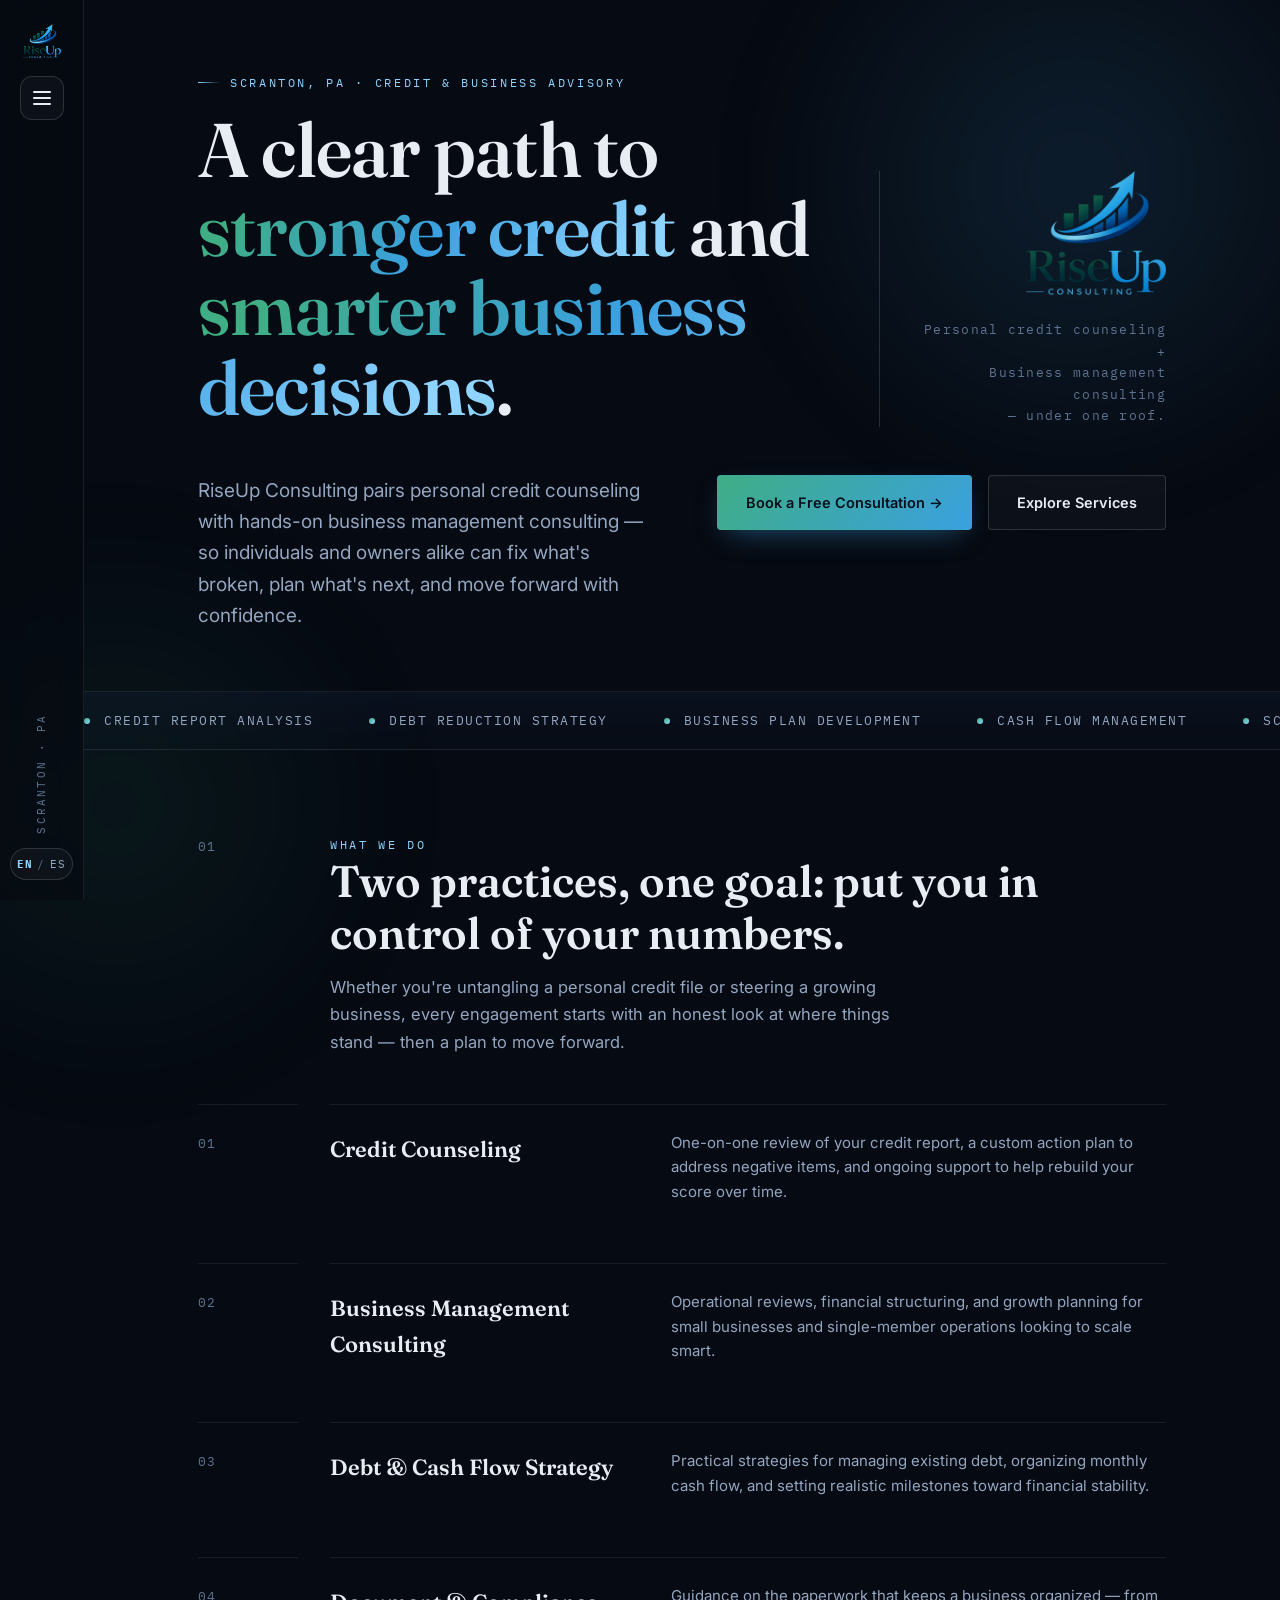
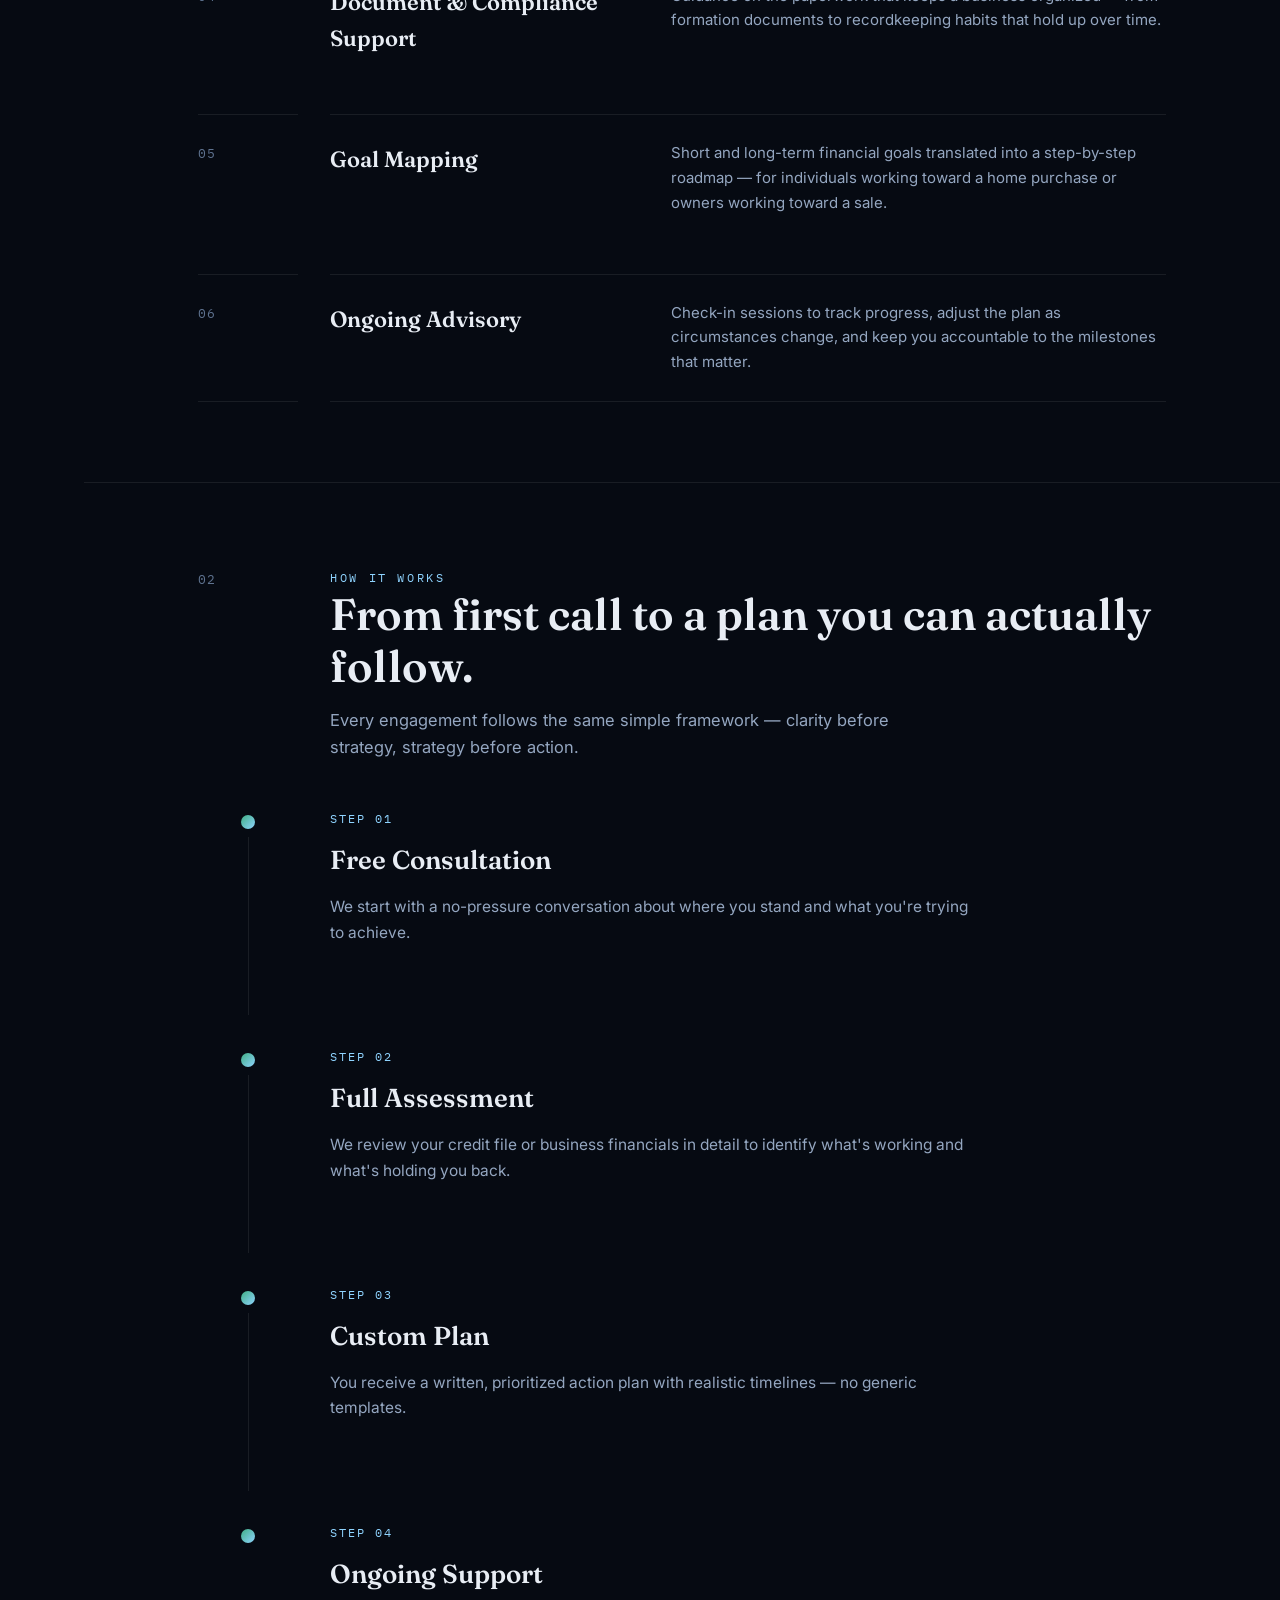
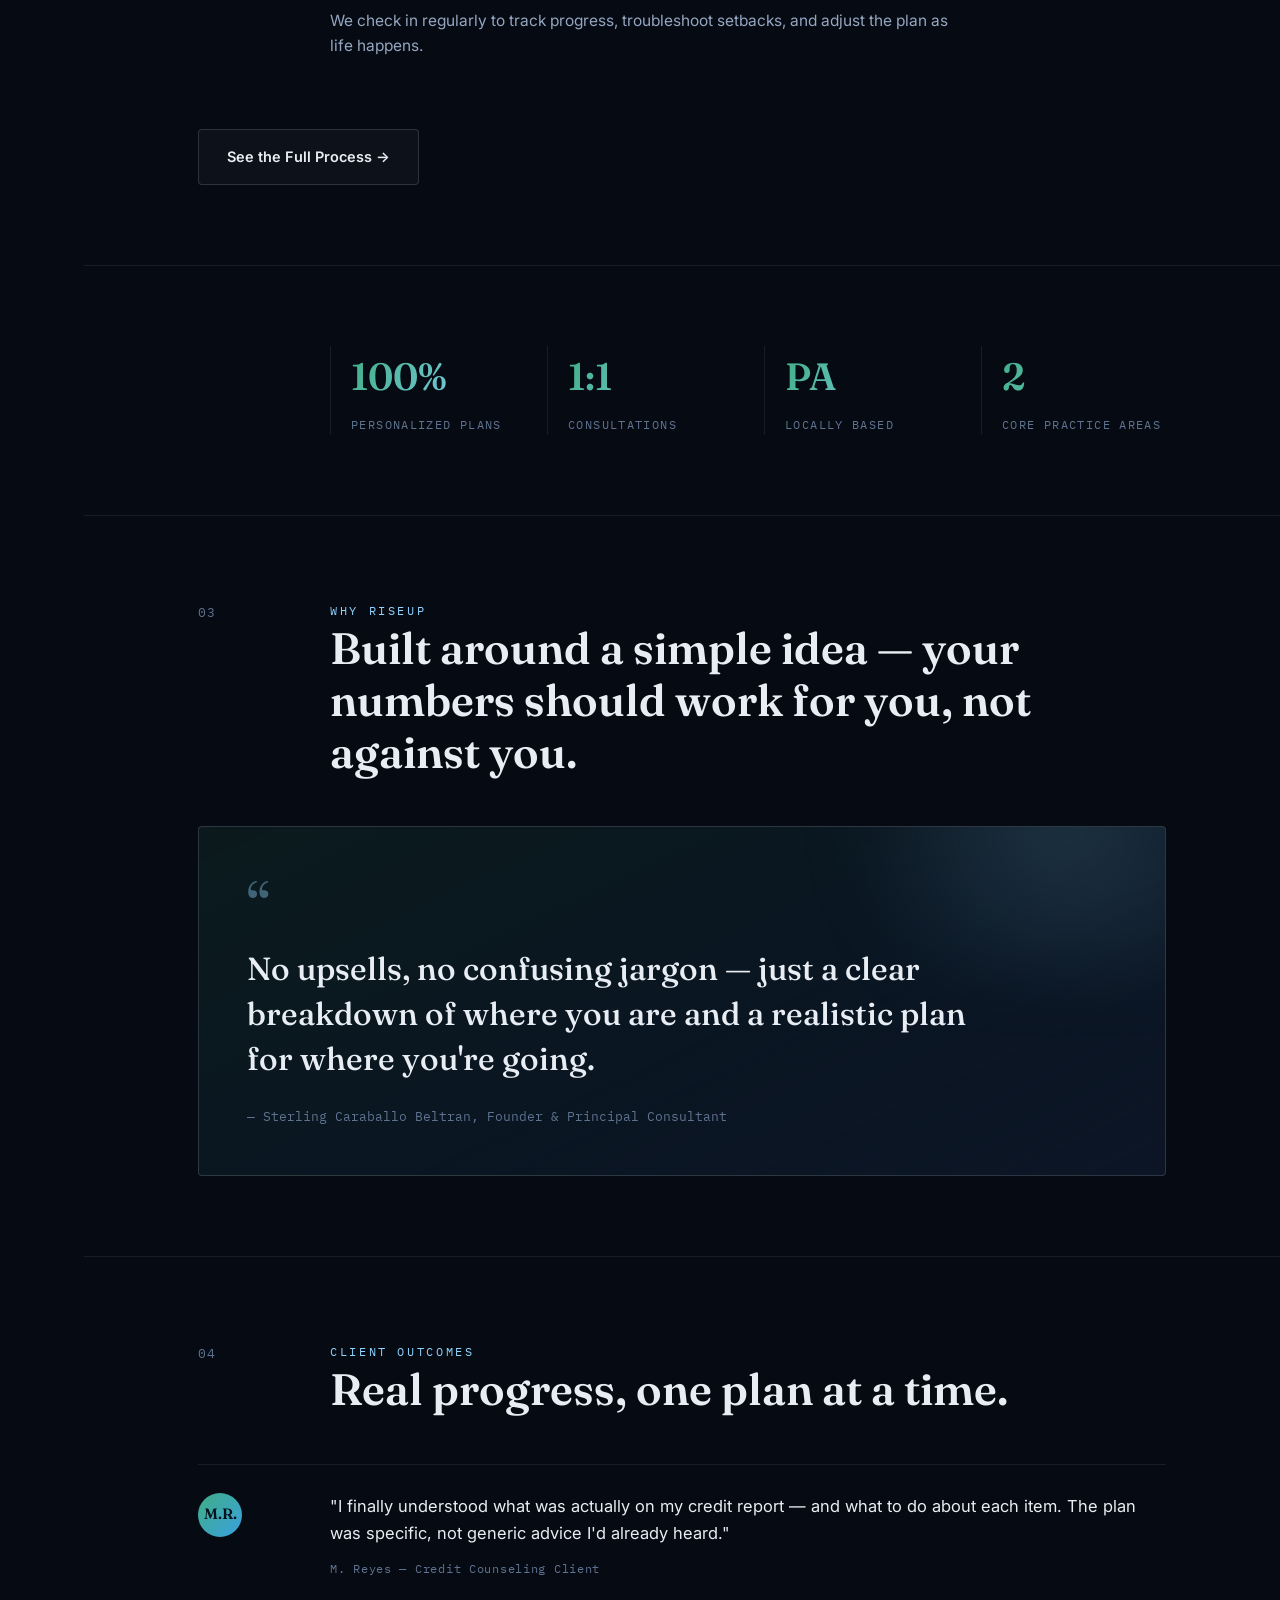
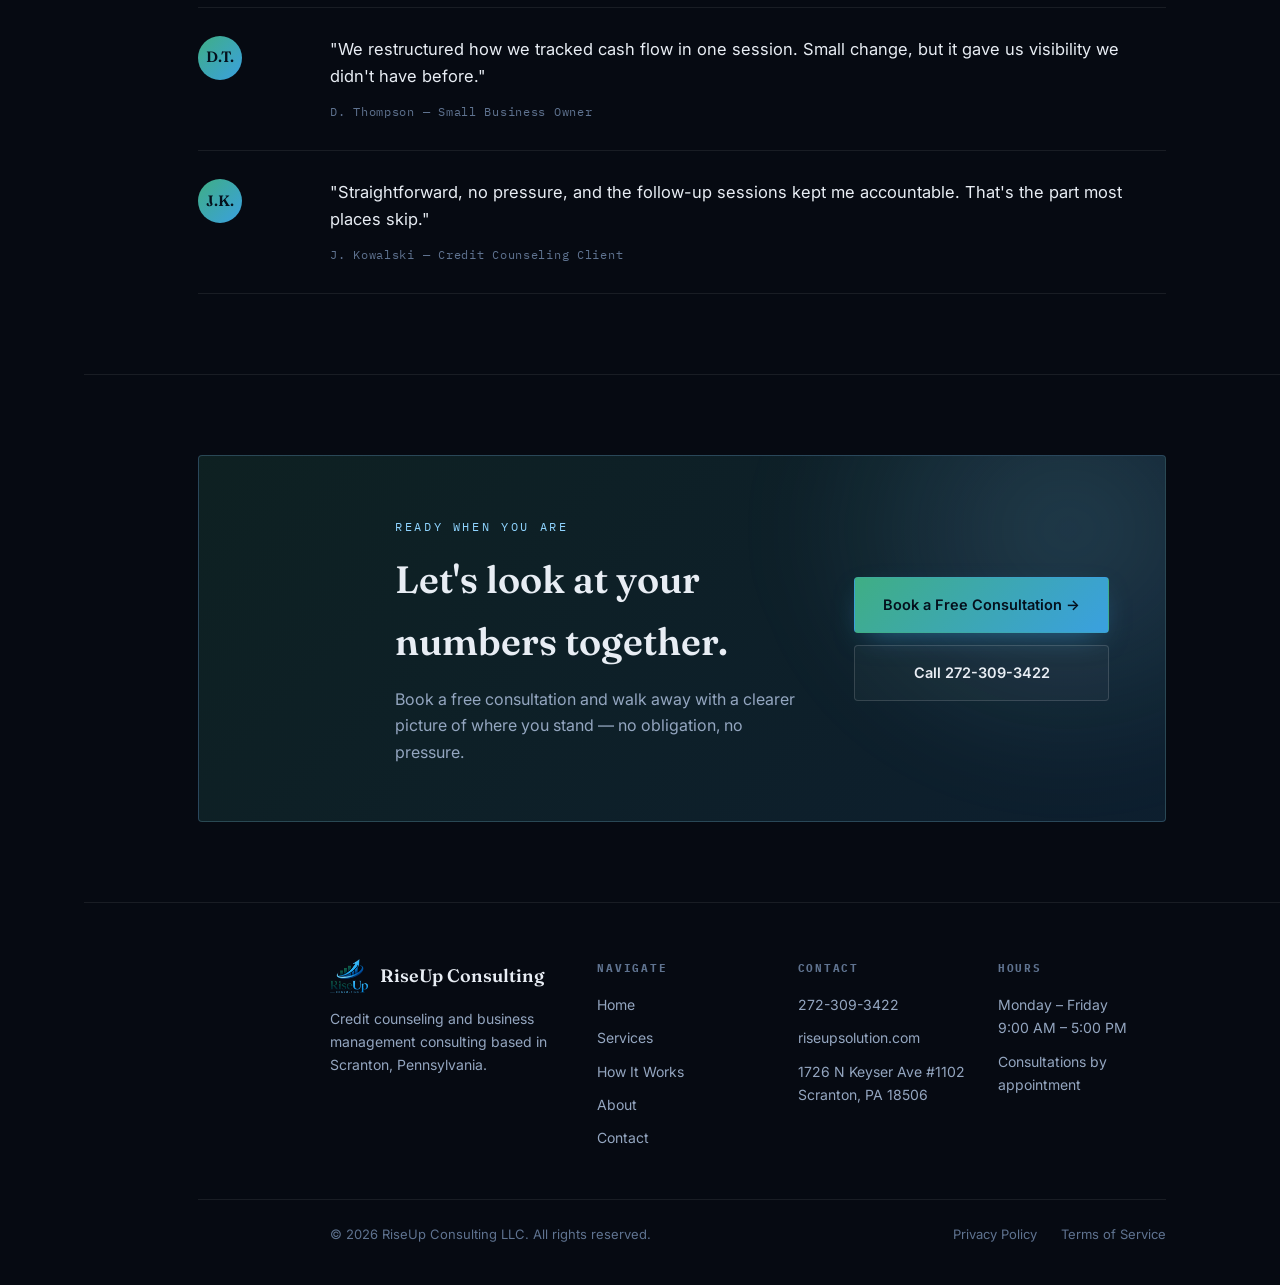
==== index.html @ 9108b045 "Add files via upload" ====
<!DOCTYPE html>
<html lang="en" data-lang="en">
<head>
  <meta charset="UTF-8" />
  <meta name="viewport" content="width=device-width, initial-scale=1.0" />
  <title>RiseUp Consulting | Credit Counseling & Business Management Consulting</title>
  <meta name="description" content="RiseUp Consulting provides credit counseling and business management consulting services based in Scranton, PA. Rebuild credit, restructure operations, and rise with a plan." />
  <link rel="preconnect" href="https://fonts.googleapis.com">
  <link rel="preconnect" href="https://fonts.gstatic.com" crossorigin>
  <link href="https://fonts.googleapis.com/css2?family=Fraunces:opsz,wght@9..144,500;9..144,600;9..144,700&family=Inter:wght@400;500;600;700&family=IBM+Plex+Mono:wght@400;500&display=swap" rel="stylesheet">
  <link rel="stylesheet" href="assets/styles.css" />
</head>
<body>

  <!-- ===== DESKTOP LEFT RAIL ===== -->
  <nav class="rail">
    <div class="rail-top">
      <a href="index.html" class="rail-logo"><img src="assets/logo.png" alt="RiseUp Consulting" /></a>
      <button class="rail-menu-btn" data-drawer-open aria-label="Open menu">
        <span></span><span></span><span></span>
      </button>
    </div>
    <div class="rail-bottom">
      <span class="rail-vertical-label">Scranton · PA</span>
      <button class="rail-lang" data-lang-toggle data-current="en" aria-label="Toggle language">
        <span class="lang-en">EN</span><span class="lang-pipe">/</span><span class="lang-es">ES</span>
      </button>
    </div>
  </nav>

  <!-- ===== MOBILE TOP BAR ===== -->
  <div class="mobile-bar">
    <a href="index.html" class="mobile-bar-brand">
      <img src="assets/logo.png" alt="RiseUp Consulting" />
      <span class="mobile-bar-brand-text">Rise<span class="accent" style="color:var(--blue-light);">Up</span></span>
    </a>
    <div class="mobile-bar-actions">
      <button class="mobile-lang" data-lang-toggle data-current="en" aria-label="Toggle language">
        <span class="lang-en">EN</span><span class="lang-pipe">/</span><span class="lang-es">ES</span>
      </button>
      <button class="mobile-menu-btn" data-drawer-open aria-label="Open menu">
        <span></span><span></span><span></span>
      </button>
    </div>
  </div>

  <!-- ===== NAV DRAWER ===== -->
  <div class="drawer-overlay" data-drawer-close></div>
  <aside class="drawer">
    <div class="drawer-head">
      <a href="index.html" class="drawer-brand">
        <img src="assets/logo.png" alt="RiseUp Consulting" />
        <span class="drawer-brand-text">Rise<span class="accent">Up</span> Consulting</span>
      </a>
      <button class="drawer-close" data-drawer-close aria-label="Close menu">✕</button>
    </div>
    <nav class="drawer-nav">
      <a href="index.html" class="active"><span class="idx">01</span> <span lang="en">Home</span><span lang="es">Inicio</span></a>
      <a href="services.html"><span class="idx">02</span> <span lang="en">Services</span><span lang="es">Servicios</span></a>
      <a href="how-it-works.html"><span class="idx">03</span> <span lang="en">How It Works</span><span lang="es">Cómo Funciona</span></a>
      <a href="about.html"><span class="idx">04</span> <span lang="en">About</span><span lang="es">Nosotros</span></a>
      <a href="contact.html"><span class="idx">05</span> <span lang="en">Contact</span><span lang="es">Contacto</span></a>
    </nav>
    <div class="drawer-cta">
      <a href="https://calendly.com/sterling-riseupsolution/30min" target="_blank" rel="noopener" class="btn btn-primary">
        <span lang="en">Book a Free Consultation →</span><span lang="es">Reservar Consulta Gratis →</span>
      </a>
      <div class="drawer-meta">
        272-309-3422<br>
        1726 N Keyser Ave #1102<br>
        Scranton, PA 18506
      </div>
    </div>
  </aside>

  <div class="page">

    <!-- ===== HERO ===== -->
    <section class="hero">
      <div class="wrap">
        <div class="hero-top">
          <div>
            <span class="eyebrow"><span lang="en">Scranton, PA · Credit & Business Advisory</span><span lang="es">Scranton, PA · Asesoría de Crédito y Negocios</span></span>
            <h1>
              <span lang="en">A clear path to <span class="grad">stronger credit</span> and <span class="grad">smarter business decisions</span>.</span>
              <span lang="es">Un camino claro hacia <span class="grad">mejor crédito</span> y <span class="grad">decisiones de negocio más inteligentes</span>.</span>
            </h1>
          </div>
          <div class="hero-kicker">
            <img src="assets/logo.png" alt="RiseUp Consulting" class="hero-logo" />
            <span lang="en">Personal credit counseling<br>+<br>Business management consulting<br>— under one roof.</span>
            <span lang="es">Asesoría de crédito personal<br>+<br>Consultoría de gestión empresarial<br>— en un solo lugar.</span>
          </div>
        </div>
        <div class="hero-bottom">
          <p class="hero-lead">
            <span lang="en">RiseUp Consulting pairs personal credit counseling with hands-on business management consulting — so individuals and owners alike can fix what's broken, plan what's next, and move forward with confidence.</span>
            <span lang="es">RiseUp Consulting combina la asesoría de crédito personal con consultoría práctica de gestión empresarial — para que tanto individuos como propietarios puedan resolver lo que no funciona, planear lo que sigue y avanzar con confianza.</span>
          </p>
          <div class="hero-actions">
            <a href="https://calendly.com/sterling-riseupsolution/30min" target="_blank" rel="noopener" class="btn btn-primary">
              <span lang="en">Book a Free Consultation →</span><span lang="es">Reservar Consulta Gratis →</span>
            </a>
            <a href="services.html" class="btn btn-ghost">
              <span lang="en">Explore Services</span><span lang="es">Ver Servicios</span>
            </a>
          </div>
        </div>
      </div>
    </section>

    <!-- ===== MARQUEE ===== -->
    <div class="marquee-section">
      <div class="marquee">
        <div class="marquee-track">
          <div class="marquee-item"><span class="dot"></span> <span lang="en">Credit Report Analysis</span><span lang="es">Análisis de Reporte de Crédito</span></div>
          <div class="marquee-item"><span class="dot"></span> <span lang="en">Debt Reduction Strategy</span><span lang="es">Estrategia de Reducción de Deuda</span></div>
          <div class="marquee-item"><span class="dot"></span> <span lang="en">Business Plan Development</span><span lang="es">Desarrollo de Plan de Negocios</span></div>
          <div class="marquee-item"><span class="dot"></span> <span lang="en">Cash Flow Management</span><span lang="es">Gestión de Flujo de Efectivo</span></div>
          <div class="marquee-item"><span class="dot"></span> <span lang="en">Score Rebuilding Programs</span><span lang="es">Programas de Reconstrucción de Puntaje</span></div>
          <div class="marquee-item"><span class="dot"></span> <span lang="en">Operations & Process Consulting</span><span lang="es">Consultoría de Operaciones y Procesos</span></div>
          <div class="marquee-item"><span class="dot"></span> <span lang="en">Financial Goal Planning</span><span lang="es">Planificación de Metas Financieras</span></div>
          <div class="marquee-item"><span class="dot"></span> <span lang="en">Growth & Structure Advisory</span><span lang="es">Asesoría de Crecimiento y Estructura</span></div>
        </div>
      </div>
    </div>

    <!-- ===== SERVICES OVERVIEW — offset list ===== -->
    <section class="section">
      <div class="wrap">
        <div class="section-head">
          <span class="sec-num">01</span>
          <div>
            <span class="eyebrow no-rule"><span lang="en">What We Do</span><span lang="es">Qué Hacemos</span></span>
            <h2><span lang="en">Two practices, one goal: put you in control of your numbers.</span><span lang="es">Dos prácticas, un objetivo: que tengas el control de tus números.</span></h2>
            <p><span lang="en">Whether you're untangling a personal credit file or steering a growing business, every engagement starts with an honest look at where things stand — then a plan to move forward.</span><span lang="es">Ya sea que estés resolviendo tu historial de crédito personal o dirigiendo un negocio en crecimiento, cada proyecto comienza con una evaluación honesta de tu situación — y luego un plan para avanzar.</span></p>
          </div>
        </div>
        <div class="offset-list">
          <div class="offset-row">
            <span class="row-num">01</span>
            <div class="row-body">
              <h3><span lang="en">Credit Counseling</span><span lang="es">Asesoría de Crédito</span></h3>
              <p><span lang="en">One-on-one review of your credit report, a custom action plan to address negative items, and ongoing support to help rebuild your score over time.</span><span lang="es">Revisión personalizada de tu reporte de crédito, un plan de acción a medida para abordar elementos negativos, y apoyo continuo para reconstruir tu puntaje con el tiempo.</span></p>
            </div>
          </div>
          <div class="offset-row">
            <span class="row-num">02</span>
            <div class="row-body">
              <h3><span lang="en">Business Management Consulting</span><span lang="es">Consultoría de Gestión Empresarial</span></h3>
              <p><span lang="en">Operational reviews, financial structuring, and growth planning for small businesses and single-member operations looking to scale smart.</span><span lang="es">Revisiones operativas, estructuración financiera y planificación de crecimiento para pequeñas empresas y operaciones de un solo propietario que buscan crecer de forma inteligente.</span></p>
            </div>
          </div>
          <div class="offset-row">
            <span class="row-num">03</span>
            <div class="row-body">
              <h3><span lang="en">Debt & Cash Flow Strategy</span><span lang="es">Estrategia de Deuda y Flujo de Efectivo</span></h3>
              <p><span lang="en">Practical strategies for managing existing debt, organizing monthly cash flow, and setting realistic milestones toward financial stability.</span><span lang="es">Estrategias prácticas para manejar deudas existentes, organizar el flujo de efectivo mensual y establecer metas realistas hacia la estabilidad financiera.</span></p>
            </div>
          </div>
          <div class="offset-row">
            <span class="row-num">04</span>
            <div class="row-body">
              <h3><span lang="en">Document & Compliance Support</span><span lang="es">Apoyo en Documentación y Cumplimiento</span></h3>
              <p><span lang="en">Guidance on the paperwork that keeps a business organized — from formation documents to recordkeeping habits that hold up over time.</span><span lang="es">Orientación sobre la documentación que mantiene organizado a un negocio — desde documentos de formación hasta hábitos de registro que se mantienen en el tiempo.</span></p>
            </div>
          </div>
          <div class="offset-row">
            <span class="row-num">05</span>
            <div class="row-body">
              <h3><span lang="en">Goal Mapping</span><span lang="es">Mapeo de Metas</span></h3>
              <p><span lang="en">Short and long-term financial goals translated into a step-by-step roadmap — for individuals working toward a home purchase or owners working toward a sale.</span><span lang="es">Metas financieras a corto y largo plazo traducidas en una hoja de ruta paso a paso — para individuos que buscan comprar una casa o propietarios que buscan vender su negocio.</span></p>
            </div>
          </div>
          <div class="offset-row">
            <span class="row-num">06</span>
            <div class="row-body">
              <h3><span lang="en">Ongoing Advisory</span><span lang="es">Asesoría Continua</span></h3>
              <p><span lang="en">Check-in sessions to track progress, adjust the plan as circumstances change, and keep you accountable to the milestones that matter.</span><span lang="es">Sesiones de seguimiento para monitorear el progreso, ajustar el plan según cambien las circunstancias y mantenerte enfocado en las metas que importan.</span></p>
            </div>
          </div>
        </div>
      </div>
    </section>

    <!-- ===== HOW IT WORKS PREVIEW — timeline ===== -->
    <section class="section">
      <div class="wrap">
        <div class="section-head">
          <span class="sec-num">02</span>
          <div>
            <span class="eyebrow no-rule"><span lang="en">How It Works</span><span lang="es">Cómo Funciona</span></span>
            <h2><span lang="en">From first call to a plan you can actually follow.</span><span lang="es">De la primera llamada a un plan que realmente puedes seguir.</span></h2>
            <p><span lang="en">Every engagement follows the same simple framework — clarity before strategy, strategy before action.</span><span lang="es">Cada proyecto sigue el mismo marco simple — claridad antes de estrategia, estrategia antes de acción.</span></p>
          </div>
        </div>
        <div class="timeline">
          <div class="timeline-row">
            <div class="timeline-marker"><span class="dot"></span><span class="line"></span></div>
            <div class="timeline-content">
              <div class="t-eyebrow"><span lang="en">Step 01</span><span lang="es">Paso 01</span></div>
              <h3><span lang="en">Free Consultation</span><span lang="es">Consulta Gratuita</span></h3>
              <p><span lang="en">We start with a no-pressure conversation about where you stand and what you're trying to achieve.</span><span lang="es">Comenzamos con una conversación sin presión sobre tu situación actual y lo que buscas lograr.</span></p>
            </div>
          </div>
          <div class="timeline-row">
            <div class="timeline-marker"><span class="dot"></span><span class="line"></span></div>
            <div class="timeline-content">
              <div class="t-eyebrow"><span lang="en">Step 02</span><span lang="es">Paso 02</span></div>
              <h3><span lang="en">Full Assessment</span><span lang="es">Evaluación Completa</span></h3>
              <p><span lang="en">We review your credit file or business financials in detail to identify what's working and what's holding you back.</span><span lang="es">Revisamos tu historial de crédito o finanzas del negocio en detalle para identificar qué funciona y qué te está frenando.</span></p>
            </div>
          </div>
          <div class="timeline-row">
            <div class="timeline-marker"><span class="dot"></span><span class="line"></span></div>
            <div class="timeline-content">
              <div class="t-eyebrow"><span lang="en">Step 03</span><span lang="es">Paso 03</span></div>
              <h3><span lang="en">Custom Plan</span><span lang="es">Plan Personalizado</span></h3>
              <p><span lang="en">You receive a written, prioritized action plan with realistic timelines — no generic templates.</span><span lang="es">Recibes un plan de acción por escrito, priorizado y con plazos realistas — sin plantillas genéricas.</span></p>
            </div>
          </div>
          <div class="timeline-row">
            <div class="timeline-marker"><span class="dot"></span><span class="line"></span></div>
            <div class="timeline-content">
              <div class="t-eyebrow"><span lang="en">Step 04</span><span lang="es">Paso 04</span></div>
              <h3><span lang="en">Ongoing Support</span><span lang="es">Apoyo Continuo</span></h3>
              <p><span lang="en">We check in regularly to track progress, troubleshoot setbacks, and adjust the plan as life happens.</span><span lang="es">Damos seguimiento regularmente para monitorear el progreso, resolver contratiempos y ajustar el plan según sea necesario.</span></p>
            </div>
          </div>
        </div>
        <a href="how-it-works.html" class="btn btn-ghost"><span lang="en">See the Full Process →</span><span lang="es">Ver el Proceso Completo →</span></a>
      </div>
    </section>

    <!-- ===== STATS ===== -->
    <section class="section">
      <div class="wrap">
        <div class="stat-strip">
          <div></div>
          <div class="stat">
            <div class="num">100%</div>
            <div class="label"><span lang="en">Personalized Plans</span><span lang="es">Planes Personalizados</span></div>
          </div>
          <div class="stat">
            <div class="num">1:1</div>
            <div class="label"><span lang="en">Consultations</span><span lang="es">Consultas</span></div>
          </div>
          <div class="stat">
            <div class="num">PA</div>
            <div class="label"><span lang="en">Locally Based</span><span lang="es">Local en PA</span></div>
          </div>
          <div class="stat">
            <div class="num">2</div>
            <div class="label"><span lang="en">Core Practice Areas</span><span lang="es">Áreas de Práctica</span></div>
          </div>
        </div>
      </div>
    </section>

    <!-- ===== WHY RISEUP — pull quote ===== -->
    <section class="section">
      <div class="wrap">
        <div class="section-head">
          <span class="sec-num">03</span>
          <div>
            <span class="eyebrow no-rule"><span lang="en">Why RiseUp</span><span lang="es">Por Qué RiseUp</span></span>
            <h2><span lang="en">Built around a simple idea — your numbers should work for you, not against you.</span><span lang="es">Construido sobre una idea simple — tus números deben trabajar para ti, no en tu contra.</span></h2>
          </div>
        </div>
        <div class="pull-block">
          <div class="pull-mark">“</div>
          <p class="pull-text">
            <span lang="en">No upsells, no confusing jargon — just a clear breakdown of where you are and a realistic plan for where you're going.</span>
            <span lang="es">Sin ventas adicionales, sin jerga confusa — solo un análisis claro de tu situación actual y un plan realista hacia donde quieres llegar.</span>
          </p>
          <div class="pull-cite">— Sterling Caraballo Beltran, Founder &amp; Principal Consultant</div>
        </div>
      </div>
    </section>

    <!-- ===== TESTIMONIALS — quote stack ===== -->
    <section class="section">
      <div class="wrap">
        <div class="section-head">
          <span class="sec-num">04</span>
          <div>
            <span class="eyebrow no-rule"><span lang="en">Client Outcomes</span><span lang="es">Resultados de Clientes</span></span>
            <h2><span lang="en">Real progress, one plan at a time.</span><span lang="es">Progreso real, un plan a la vez.</span></h2>
          </div>
        </div>
        <div class="quote-stack">
          <div class="quote-row">
            <div class="avatar">M.R.</div>
            <div class="quote-content">
              <p class="quote">
                <span lang="en">"I finally understood what was actually on my credit report — and what to do about each item. The plan was specific, not generic advice I'd already heard."</span>
                <span lang="es">"Finalmente entendí lo que realmente había en mi reporte de crédito — y qué hacer con cada elemento. El plan fue específico, no consejos genéricos que ya había escuchado."</span>
              </p>
              <div class="who"><span lang="en">M. Reyes — Credit Counseling Client</span><span lang="es">M. Reyes — Cliente de Asesoría de Crédito</span></div>
            </div>
          </div>
          <div class="quote-row">
            <div class="avatar">D.T.</div>
            <div class="quote-content">
              <p class="quote">
                <span lang="en">"We restructured how we tracked cash flow in one session. Small change, but it gave us visibility we didn't have before."</span>
                <span lang="es">"Reestructuramos cómo rastreábamos el flujo de efectivo en una sola sesión. Un cambio pequeño, pero nos dio una visibilidad que no teníamos antes."</span>
              </p>
              <div class="who"><span lang="en">D. Thompson — Small Business Owner</span><span lang="es">D. Thompson — Propietario de Pequeño Negocio</span></div>
            </div>
          </div>
          <div class="quote-row">
            <div class="avatar">J.K.</div>
            <div class="quote-content">
              <p class="quote">
                <span lang="en">"Straightforward, no pressure, and the follow-up sessions kept me accountable. That's the part most places skip."</span>
                <span lang="es">"Directo, sin presión, y las sesiones de seguimiento me mantuvieron enfocado. Esa es la parte que la mayoría de los lugares omiten."</span>
              </p>
              <div class="who"><span lang="en">J. Kowalski — Credit Counseling Client</span><span lang="es">J. Kowalski — Cliente de Asesoría de Crédito</span></div>
            </div>
          </div>
        </div>
      </div>
    </section>

    <!-- ===== CTA ===== -->
    <section class="section">
      <div class="wrap">
        <div class="cta-band">
          <div></div>
          <div class="cta-band-text">
            <span class="eyebrow no-rule"><span lang="en">Ready When You Are</span><span lang="es">Listos Cuando Tú Lo Estés</span></span>
            <h2><span lang="en">Let's look at your numbers together.</span><span lang="es">Revisemos tus números juntos.</span></h2>
            <p><span lang="en">Book a free consultation and walk away with a clearer picture of where you stand — no obligation, no pressure.</span><span lang="es">Reserva una consulta gratuita y obtén una imagen más clara de tu situación — sin obligación, sin presión.</span></p>
          </div>
          <div class="cta-actions">
            <a href="https://calendly.com/sterling-riseupsolution/30min" target="_blank" rel="noopener" class="btn btn-primary">
              <span lang="en">Book a Free Consultation →</span><span lang="es">Reservar Consulta Gratis →</span>
            </a>
            <a href="tel:2723093422" class="btn btn-ghost"><span lang="en">Call 272-309-3422</span><span lang="es">Llamar al 272-309-3422</span></a>
          </div>
        </div>
      </div>
    </section>

    <!-- ===== FOOTER ===== -->
    <footer>
      <div class="wrap">
        <div class="footer-grid">
          <div></div>
          <div class="footer-col">
            <div class="footer-brand">
              <img src="assets/logo.png" alt="RiseUp Consulting logo" />
              <span class="footer-brand-text">RiseUp Consulting</span>
            </div>
            <p><span lang="en">Credit counseling and business management consulting based in Scranton, Pennsylvania.</span><span lang="es">Asesoría de crédito y consultoría de gestión empresarial con sede en Scranton, Pensilvania.</span></p>
          </div>
          <div class="footer-col">
            <h4><span lang="en">Navigate</span><span lang="es">Navegar</span></h4>
            <a href="index.html"><span lang="en">Home</span><span lang="es">Inicio</span></a>
            <a href="services.html"><span lang="en">Services</span><span lang="es">Servicios</span></a>
            <a href="how-it-works.html"><span lang="en">How It Works</span><span lang="es">Cómo Funciona</span></a>
            <a href="about.html"><span lang="en">About</span><span lang="es">Nosotros</span></a>
            <a href="contact.html"><span lang="en">Contact</span><span lang="es">Contacto</span></a>
          </div>
          <div class="footer-col">
            <h4><span lang="en">Contact</span><span lang="es">Contacto</span></h4>
            <a href="tel:2723093422">272-309-3422</a>
            <a href="https://riseupsolution.com">riseupsolution.com</a>
            <p>1726 N Keyser Ave #1102<br>Scranton, PA 18506</p>
          </div>
          <div class="footer-col">
            <h4><span lang="en">Hours</span><span lang="es">Horario</span></h4>
            <p><span lang="en">Monday – Friday<br>9:00 AM – 5:00 PM</span><span lang="es">Lunes – Viernes<br>9:00 AM – 5:00 PM</span></p>
            <p><span lang="en">Consultations by appointment</span><span lang="es">Consultas con cita previa</span></p>
          </div>
        </div>
        <div class="footer-bottom">
          <span>© 2026 RiseUp Consulting LLC. <span lang="en">All rights reserved.</span><span lang="es">Todos los derechos reservados.</span></span>
          <div class="legal-links">
            <a href="privacy.html"><span lang="en">Privacy Policy</span><span lang="es">Política de Privacidad</span></a>
            <a href="terms.html"><span lang="en">Terms of Service</span><span lang="es">Términos de Servicio</span></a>
          </div>
        </div>
      </div>
    </footer>

  </div>

  <script src="assets/main.js"></script>
</body>
</html>
---- assets/styles.css ----
/* ============================================================
   RiseUp Consulting — Shared Styles (v2)
   Palette:
   --ink:        #060a12  (near-black navy, page base)
   --panel:      #0d1626  (raised panel)
   --panel-2:    #111d33  (raised panel, lighter)
   --line:       rgba(255,255,255,0.08)
   --teal:       #1e7a5f
   --teal-light: #3fae84
   --blue:       #3aa0e0
   --blue-light: #8fd4ff
   --ink-text:   #e8edf4
   --muted:      #94a6c0
   Type:
   --display: "Fraunces", serif
   --body:    "Inter", sans-serif
   --mono:    "IBM Plex Mono", monospace
   ============================================================ */

:root {
  --ink: #060a12;
  --panel: #0d1626;
  --panel-2: #111d33;
  --line: rgba(255, 255, 255, 0.08);
  --line-strong: rgba(255, 255, 255, 0.14);
  --teal: #1e7a5f;
  --teal-light: #3fae84;
  --blue: #3aa0e0;
  --blue-deep: #1c5fa8;
  --blue-light: #8fd4ff;
  --ink-text: #e8edf4;
  --muted: #94a6c0;
  --muted-2: #5f7390;

  --display: "Fraunces", Georgia, serif;
  --body: "Inter", -apple-system, BlinkMacSystemFont, "Segoe UI", sans-serif;
  --mono: "IBM Plex Mono", "SF Mono", monospace;

  --rail-w: 84px;
  --content-max: 1080px;
}

* { margin: 0; padding: 0; box-sizing: border-box; }

html { scroll-behavior: smooth; }

body {
  background: var(--ink);
  color: var(--ink-text);
  font-family: var(--body);
  font-size: 16px;
  line-height: 1.65;
  -webkit-font-smoothing: antialiased;
  overflow-x: hidden;
}

a { color: inherit; text-decoration: none; }
img { display: block; max-width: 100%; }

/* Ambient background glows */
body::before {
  content: "";
  position: fixed;
  top: -20%;
  right: -12%;
  width: 56vw;
  height: 56vw;
  background: radial-gradient(circle, rgba(58, 160, 224, 0.14) 0%, rgba(58, 160, 224, 0) 65%);
  filter: blur(40px);
  pointer-events: none;
  z-index: 0;
}

body::after {
  content: "";
  position: fixed;
  bottom: -25%;
  left: -16%;
  width: 50vw;
  height: 50vw;
  background: radial-gradient(circle, rgba(30, 122, 95, 0.12) 0%, rgba(30, 122, 95, 0) 65%);
  filter: blur(40px);
  pointer-events: none;
  z-index: 0;
}

/* ============================================================
   LEFT RAIL (desktop persistent nav)
   ============================================================ */
.rail {
  position: fixed;
  top: 0;
  left: 0;
  bottom: 0;
  width: var(--rail-w);
  display: flex;
  flex-direction: column;
  align-items: center;
  justify-content: space-between;
  padding: 24px 0 20px;
  border-right: 1px solid var(--line);
  background: rgba(6, 10, 18, 0.7);
  backdrop-filter: blur(14px);
  z-index: 200;
}

.rail-top { display: flex; flex-direction: column; align-items: center; gap: 18px; }

.rail-logo img { width: 38px; height: auto; }

.rail-menu-btn {
  width: 44px;
  height: 44px;
  border-radius: 12px;
  border: 1px solid var(--line-strong);
  background: rgba(255, 255, 255, 0.03);
  display: flex;
  flex-direction: column;
  align-items: center;
  justify-content: center;
  gap: 4px;
  cursor: pointer;
  transition: border-color 0.2s ease, background 0.2s ease;
}

.rail-menu-btn:hover { border-color: var(--blue-light); background: rgba(143, 212, 255, 0.06); }

.rail-menu-btn span {
  display: block;
  width: 18px;
  height: 2px;
  background: var(--ink-text);
  border-radius: 1px;
  transition: transform 0.25s ease, opacity 0.25s ease;
}

.rail-menu-btn.open span:nth-child(1) { transform: translateY(6px) rotate(45deg); }
.rail-menu-btn.open span:nth-child(2) { opacity: 0; }
.rail-menu-btn.open span:nth-child(3) { transform: translateY(-6px) rotate(-45deg); }

.rail-bottom { display: flex; flex-direction: column; align-items: center; gap: 14px; }

.rail-lang {
  font-family: var(--mono);
  font-size: 11px;
  letter-spacing: 0.1em;
  border: 1px solid var(--line-strong);
  border-radius: 999px;
  padding: 8px 6px;
  background: rgba(255, 255, 255, 0.03);
  color: var(--muted);
  cursor: pointer;
  display: flex;
  align-items: center;
  gap: 4px;
  transition: border-color 0.2s ease, color 0.2s ease;
}

.rail-lang:hover { border-color: var(--blue-light); color: var(--ink-text); }

.rail-lang .lang-pipe { color: var(--muted-2); }

.rail-lang[data-current="en"] .lang-en,
.rail-lang[data-current="es"] .lang-es {
  color: var(--blue-light);
  font-weight: 700;
}

.rail-vertical-label {
  font-family: var(--mono);
  font-size: 11px;
  letter-spacing: 0.2em;
  text-transform: uppercase;
  color: var(--muted-2);
  writing-mode: vertical-rl;
  transform: rotate(180deg);
}

/* ============================================================
   NAV DRAWER (slides from left, over the rail)
   ============================================================ */
.drawer-overlay {
  position: fixed;
  inset: 0;
  background: rgba(2, 4, 9, 0.6);
  backdrop-filter: blur(2px);
  opacity: 0;
  visibility: hidden;
  transition: opacity 0.3s ease, visibility 0.3s ease;
  z-index: 250;
}

.drawer-overlay.open { opacity: 1; visibility: visible; }

.drawer {
  position: fixed;
  top: 0;
  left: 0;
  bottom: 0;
  width: min(380px, 86vw);
  background: linear-gradient(165deg, var(--panel-2), var(--panel));
  border-right: 1px solid var(--line-strong);
  z-index: 260;
  transform: translateX(-100%);
  transition: transform 0.35s cubic-bezier(.22,.68,.36,1);
  display: flex;
  flex-direction: column;
  padding: 28px 28px 28px;
  overflow-y: auto;
}

.drawer.open { transform: translateX(0); }

.drawer-head {
  display: flex;
  align-items: center;
  justify-content: space-between;
  margin-bottom: 40px;
}

.drawer-brand {
  display: flex;
  align-items: center;
  gap: 12px;
}

.drawer-brand img { height: 36px; }

.drawer-brand-text {
  font-family: var(--display);
  font-size: 19px;
  font-weight: 600;
}

.drawer-brand-text .accent { color: var(--blue-light); }

.drawer-close {
  width: 36px;
  height: 36px;
  border-radius: 10px;
  border: 1px solid var(--line-strong);
  background: rgba(255, 255, 255, 0.03);
  color: var(--ink-text);
  font-size: 18px;
  cursor: pointer;
  display: flex;
  align-items: center;
  justify-content: center;
}

.drawer-nav {
  display: flex;
  flex-direction: column;
  gap: 4px;
  margin-bottom: 32px;
}

.drawer-nav a {
  font-family: var(--display);
  font-size: 26px;
  font-weight: 500;
  padding: 12px 0;
  color: var(--muted);
  border-bottom: 1px solid var(--line);
  display: flex;
  align-items: baseline;
  gap: 14px;
  transition: color 0.2s ease, padding-left 0.2s ease;
}

.drawer-nav a .idx {
  font-family: var(--mono);
  font-size: 12px;
  color: var(--muted-2);
}

.drawer-nav a:hover,
.drawer-nav a.active {
  color: var(--ink-text);
  padding-left: 8px;
}

.drawer-nav a.active .idx { color: var(--blue-light); }

.drawer-cta {
  margin-top: auto;
  display: flex;
  flex-direction: column;
  gap: 14px;
}

.drawer-meta {
  font-family: var(--mono);
  font-size: 12px;
  color: var(--muted-2);
  line-height: 1.8;
}

/* ============================================================
   MOBILE TOP BAR
   ============================================================ */
.mobile-bar {
  display: none;
  position: sticky;
  top: 0;
  z-index: 150;
  align-items: center;
  justify-content: space-between;
  padding: 14px 20px;
  background: rgba(6, 10, 18, 0.85);
  backdrop-filter: blur(14px);
  border-bottom: 1px solid var(--line);
}

.mobile-bar-brand {
  display: flex;
  align-items: center;
  gap: 10px;
}

.mobile-bar-brand img { height: 32px; }

.mobile-bar-brand-text {
  font-family: var(--display);
  font-size: 17px;
  font-weight: 600;
}

.mobile-bar-brand-text .accent { color: var(--blue-light); }

.mobile-bar-actions {
  display: flex;
  align-items: center;
  gap: 10px;
}

.mobile-lang {
  font-family: var(--mono);
  font-size: 11px;
  letter-spacing: 0.08em;
  border: 1px solid var(--line-strong);
  border-radius: 999px;
  padding: 7px 10px;
  background: rgba(255, 255, 255, 0.03);
  color: var(--muted);
  cursor: pointer;
}

.mobile-lang[data-current="en"] .lang-en,
.mobile-lang[data-current="es"] .lang-es {
  color: var(--blue-light);
  font-weight: 700;
}

.mobile-lang .lang-pipe { color: var(--muted-2); }

.mobile-menu-btn {
  width: 40px;
  height: 40px;
  border-radius: 10px;
  border: 1px solid var(--line-strong);
  background: rgba(255, 255, 255, 0.03);
  display: flex;
  flex-direction: column;
  align-items: center;
  justify-content: center;
  gap: 4px;
  cursor: pointer;
}

.mobile-menu-btn span {
  display: block;
  width: 16px;
  height: 2px;
  background: var(--ink-text);
  border-radius: 1px;
  transition: transform 0.25s ease, opacity 0.25s ease;
}

.mobile-menu-btn.open span:nth-child(1) { transform: translateY(6px) rotate(45deg); }
.mobile-menu-btn.open span:nth-child(2) { opacity: 0; }
.mobile-menu-btn.open span:nth-child(3) { transform: translateY(-6px) rotate(-45deg); }

/* ============================================================
   MAIN LAYOUT SHIFT
   ============================================================ */
.page {
  margin-left: var(--rail-w);
  position: relative;
  z-index: 1;
}

.wrap {
  max-width: var(--content-max);
  padding: 0 56px;
  margin: 0 auto;
}

/* ============================================================
   EYEBROW / labels
   ============================================================ */
.eyebrow {
  font-family: var(--mono);
  font-size: 12px;
  letter-spacing: 0.22em;
  text-transform: uppercase;
  color: var(--blue-light);
  display: inline-flex;
  align-items: center;
  gap: 10px;
}

.eyebrow::before {
  content: "";
  width: 22px;
  height: 1px;
  background: linear-gradient(90deg, var(--blue-light), transparent);
}

.eyebrow.no-rule::before { display: none; }

/* ============================================================
   HERO — asymmetric editorial layout
   ============================================================ */
.hero {
  padding: 64px 0 60px;
  border-bottom: 1px solid var(--line);
}

.hero-top {
  display: grid;
  grid-template-columns: 2.2fr 1fr;
  gap: 48px;
  align-items: end;
  margin-bottom: 48px;
}

.hero-kicker {
  font-family: var(--mono);
  font-size: 13px;
  letter-spacing: 0.1em;
  color: var(--muted-2);
  text-align: right;
  border-left: 1px solid var(--line-strong);
  padding-left: 20px;
}

.hero-logo {
  width: 140px;
  height: auto;
  margin: 0 0 24px auto;
  opacity: 0.92;
}

.hero h1 {
  font-family: var(--display);
  font-size: clamp(40px, 6.4vw, 76px);
  line-height: 1.04;
  font-weight: 600;
  letter-spacing: -0.01em;
  margin: 18px 0 0;
}

.hero h1 .grad {
  background: linear-gradient(120deg, var(--teal-light) 10%, var(--blue) 50%, var(--blue-light) 90%);
  -webkit-background-clip: text;
  background-clip: text;
  color: transparent;
}

.hero-bottom {
  display: grid;
  grid-template-columns: 1fr 1fr;
  gap: 48px;
  align-items: start;
}

.hero-lead {
  font-size: 19px;
  color: var(--muted);
  max-width: 480px;
}

.hero-actions {
  display: flex;
  gap: 16px;
  align-items: center;
  flex-wrap: wrap;
  justify-content: flex-end;
}

/* ============================================================
   Buttons
   ============================================================ */
.btn {
  display: inline-flex;
  align-items: center;
  gap: 10px;
  padding: 15px 28px;
  border-radius: 4px;
  font-weight: 600;
  font-size: 14.5px;
  cursor: pointer;
  transition: transform 0.2s ease, box-shadow 0.2s ease, background 0.2s ease, border-color 0.2s ease;
  border: 1px solid transparent;
  font-family: var(--body);
}

.btn-primary {
  background: linear-gradient(135deg, var(--teal-light), var(--blue));
  color: #04101c;
  box-shadow: 0 10px 30px -12px rgba(58, 160, 224, 0.6);
}

.btn-primary:hover {
  transform: translateY(-2px);
  box-shadow: 0 14px 34px -10px rgba(58, 160, 224, 0.75);
}

.btn-ghost {
  background: rgba(255, 255, 255, 0.03);
  border-color: var(--line-strong);
  color: var(--ink-text);
}

.btn-ghost:hover {
  border-color: var(--blue-light);
  background: rgba(143, 212, 255, 0.06);
}

/* ============================================================
   MARQUEE strip
   ============================================================ */
.marquee-section {
  border-bottom: 1px solid var(--line);
  background: linear-gradient(180deg, rgba(17, 29, 51, 0.4), rgba(13, 22, 38, 0.15));
  padding: 18px 0;
  overflow: hidden;
}

.marquee {
  display: flex;
  white-space: nowrap;
  width: max-content;
  animation: marquee-scroll 40s linear infinite;
}

.marquee:hover { animation-play-state: paused; }

.marquee-track {
  display: flex;
  align-items: center;
  gap: 56px;
  padding-right: 56px;
}

.marquee-item {
  display: flex;
  align-items: center;
  gap: 14px;
  font-family: var(--mono);
  font-size: 12.5px;
  letter-spacing: 0.12em;
  text-transform: uppercase;
  color: var(--muted);
}

.marquee-item .dot {
  width: 6px;
  height: 6px;
  border-radius: 50%;
  background: linear-gradient(135deg, var(--teal-light), var(--blue-light));
  flex-shrink: 0;
}

@keyframes marquee-scroll {
  from { transform: translateX(0); }
  to { transform: translateX(-50%); }
}

/* ============================================================
   SECTIONS — numbered editorial blocks
   ============================================================ */
section { position: relative; z-index: 1; }

.section {
  padding: 80px 0;
  border-bottom: 1px solid var(--line);
}

.section:last-of-type { border-bottom: none; }

.section-head {
  display: grid;
  grid-template-columns: 100px 1fr;
  gap: 32px;
  margin-bottom: 48px;
}

.section-head .sec-num {
  font-family: var(--mono);
  font-size: 13px;
  color: var(--muted-2);
  letter-spacing: 0.1em;
  padding-top: 6px;
}

.section-head h2 {
  font-family: var(--display);
  font-size: clamp(28px, 4vw, 44px);
  font-weight: 600;
  line-height: 1.18;
}

.section-head p {
  color: var(--muted);
  font-size: 16.5px;
  margin-top: 14px;
  max-width: 580px;
}

/* ============================================================
   OFFSET LIST — replaces symmetric card grids
   ============================================================ */
.offset-list {
  display: grid;
  grid-template-columns: 100px 1fr;
  gap: 32px;
}

.offset-row {
  display: contents;
}

.offset-row .row-num {
  font-family: var(--mono);
  font-size: 13px;
  color: var(--muted-2);
  letter-spacing: 0.1em;
  padding-top: 28px;
  border-top: 1px solid var(--line);
}

.offset-row .row-body {
  padding: 26px 0;
  border-top: 1px solid var(--line);
  display: grid;
  grid-template-columns: 1fr 1.6fr;
  gap: 32px;
  align-items: start;
  transition: padding-left 0.3s ease;
}

.offset-row:hover .row-body { padding-left: 12px; }
.offset-row:hover .row-num { color: var(--blue-light); }

.offset-row .row-body h3 {
  font-family: var(--display);
  font-size: 22px;
  font-weight: 600;
}

.offset-row .row-body p {
  color: var(--muted);
  font-size: 15px;
}

.offset-row:last-child .row-body,
.offset-row:last-child .row-num { border-bottom: 1px solid var(--line); }

/* Tag pills inside offset rows */
.tag-row {
  display: flex;
  gap: 8px;
  flex-wrap: wrap;
  margin-top: 14px;
}

.tag {
  font-family: var(--mono);
  font-size: 11px;
  letter-spacing: 0.08em;
  text-transform: uppercase;
  border: 1px solid var(--line-strong);
  border-radius: 999px;
  padding: 5px 12px;
  color: var(--muted);
  background: rgba(255, 255, 255, 0.02);
}

/* ============================================================
   PULL QUOTE / FEATURE BLOCK
   ============================================================ */
.pull-block {
  position: relative;
  border-radius: 4px;
  background: linear-gradient(155deg, rgba(63, 174, 132, 0.10), rgba(58, 160, 224, 0.08) 55%, var(--panel) 100%);
  border: 1px solid var(--line-strong);
  padding: 48px;
  overflow: hidden;
}

.pull-block::before {
  content: "";
  position: absolute;
  top: -40%;
  right: -20%;
  width: 60%;
  height: 80%;
  background: radial-gradient(circle, rgba(143, 212, 255, 0.16), transparent 70%);
  filter: blur(40px);
  pointer-events: none;
}

.pull-block .pull-mark {
  font-family: var(--display);
  font-size: 64px;
  line-height: 1;
  color: var(--blue-light);
  opacity: 0.4;
  margin-bottom: 8px;
}

.pull-block p.pull-text {
  font-family: var(--display);
  font-size: clamp(22px, 3vw, 32px);
  line-height: 1.4;
  font-weight: 500;
  position: relative;
  z-index: 1;
  max-width: 720px;
}

.pull-block .pull-cite {
  margin-top: 24px;
  font-family: var(--mono);
  font-size: 13px;
  color: var(--muted-2);
  position: relative;
  z-index: 1;
}

/* ============================================================
   PROCESS STEPS (How It Works) — vertical timeline style
   ============================================================ */
.timeline {
  display: grid;
  grid-template-columns: 100px 1fr;
  gap: 32px;
}

.timeline-row {
  display: contents;
}

.timeline-marker {
  display: flex;
  flex-direction: column;
  align-items: center;
  gap: 8px;
}

.timeline-marker .dot {
  width: 14px;
  height: 14px;
  border-radius: 50%;
  background: linear-gradient(135deg, var(--teal-light), var(--blue-light));
  flex-shrink: 0;
  margin-top: 6px;
}

.timeline-marker .line {
  flex: 1;
  width: 1px;
  background: var(--line);
  min-height: 40px;
}

.timeline-row:last-child .timeline-marker .line { display: none; }

.timeline-content {
  padding-bottom: 56px;
}

.timeline-content .t-eyebrow {
  font-family: var(--mono);
  font-size: 12px;
  letter-spacing: 0.16em;
  text-transform: uppercase;
  color: var(--blue-light);
  margin-bottom: 10px;
}

.timeline-content h3 {
  font-family: var(--display);
  font-size: 26px;
  font-weight: 600;
  margin-bottom: 12px;
}

.timeline-content p {
  color: var(--muted);
  font-size: 15.5px;
  max-width: 640px;
  margin-bottom: 14px;
}

.timeline-content .checklist {
  list-style: none;
  display: flex;
  flex-direction: column;
  gap: 8px;
  margin-top: 14px;
}

.timeline-content .checklist li {
  display: flex;
  gap: 12px;
  align-items: flex-start;
  font-size: 14.5px;
  color: var(--ink-text);
}

.timeline-content .checklist li .mark {
  flex-shrink: 0;
  width: 20px;
  height: 20px;
  border-radius: 50%;
  background: linear-gradient(135deg, var(--teal-light), var(--blue));
  display: flex;
  align-items: center;
  justify-content: center;
  font-size: 11px;
  color: #04101c;
  margin-top: 2px;
}

/* ============================================================
   STAT STRIP
   ============================================================ */
.stat-strip {
  display: grid;
  grid-template-columns: 100px repeat(4, 1fr);
  gap: 32px;
  align-items: end;
}

.stat-strip .stat {
  border-left: 1px solid var(--line);
  padding-left: 20px;
}

.stat-strip .stat .num {
  font-family: var(--display);
  font-size: 38px;
  font-weight: 600;
  background: linear-gradient(120deg, var(--teal-light), var(--blue-light));
  -webkit-background-clip: text;
  background-clip: text;
  color: transparent;
}

.stat-strip .stat .label {
  font-family: var(--mono);
  font-size: 11.5px;
  letter-spacing: 0.12em;
  text-transform: uppercase;
  color: var(--muted-2);
  margin-top: 8px;
}

/* ============================================================
   COMPARISON TABLE
   ============================================================ */
.table-wrap {
  border: 1px solid var(--line);
  border-radius: 4px;
  overflow: hidden;
  background: var(--panel);
}

table { width: 100%; border-collapse: collapse; font-size: 14.5px; }

th, td {
  text-align: left;
  padding: 16px 22px;
  border-bottom: 1px solid var(--line);
}

th {
  font-family: var(--mono);
  font-size: 11px;
  letter-spacing: 0.14em;
  text-transform: uppercase;
  color: var(--muted-2);
  background: rgba(17, 29, 51, 0.5);
}

tr:last-child td { border-bottom: none; }

td.highlight { color: var(--blue-light); font-weight: 600; }

/* ============================================================
   TESTIMONIAL STACK
   ============================================================ */
.quote-stack {
  display: flex;
  flex-direction: column;
  gap: 0;
}

.quote-row {
  display: grid;
  grid-template-columns: 100px 1fr;
  gap: 32px;
  padding: 28px 0;
  border-top: 1px solid var(--line);
}

.quote-row:last-child { border-bottom: 1px solid var(--line); }

.quote-row .avatar {
  width: 44px;
  height: 44px;
  border-radius: 50%;
  background: linear-gradient(135deg, var(--teal-light), var(--blue));
  display: flex;
  align-items: center;
  justify-content: center;
  font-family: var(--display);
  font-weight: 600;
  color: #04101c;
  font-size: 15px;
}

.quote-row .quote-content p.quote { font-size: 16.5px; margin-bottom: 12px; }
.quote-row .quote-content .who { font-family: var(--mono); font-size: 12px; color: var(--muted-2); letter-spacing: 0.06em; }

/* ============================================================
   FOUNDER BLOCK
   ============================================================ */
.founder-block {
  display: grid;
  grid-template-columns: 100px auto 1fr;
  gap: 32px;
  align-items: center;
}

.founder-avatar {
  width: 88px;
  height: 88px;
  border-radius: 4px;
  background: linear-gradient(135deg, var(--teal-light), var(--blue));
  display: flex;
  align-items: center;
  justify-content: center;
  font-family: var(--display);
  font-size: 28px;
  font-weight: 600;
  color: #04101c;
}

/* ============================================================
   CTA BAND
   ============================================================ */
.cta-band {
  position: relative;
  border-radius: 4px;
  background: linear-gradient(135deg, rgba(63, 174, 132, 0.14), rgba(58, 160, 224, 0.14));
  border: 1px solid rgba(143, 212, 255, 0.22);
  padding: 56px;
  overflow: hidden;
  display: grid;
  grid-template-columns: 100px 1fr auto;
  gap: 40px;
  align-items: center;
}

.cta-band::before {
  content: "";
  position: absolute;
  top: -50%;
  left: 60%;
  width: 60%;
  height: 140%;
  background: radial-gradient(ellipse at center, rgba(143, 212, 255, 0.16), transparent 70%);
  filter: blur(40px);
  pointer-events: none;
}

.cta-band-text {
  position: relative;
  z-index: 1;
}

.cta-band h2 {
  font-family: var(--display);
  font-size: clamp(26px, 3.6vw, 38px);
  font-weight: 600;
  position: relative;
  z-index: 1;
  margin-top: 10px;
}

.cta-band p {
  color: var(--muted);
  margin-top: 12px;
  position: relative;
  z-index: 1;
}

.cta-band .cta-actions {
  display: flex;
  flex-direction: column;
  gap: 12px;
  position: relative;
  z-index: 1;
  min-width: 220px;
}

.cta-band .cta-actions .btn { justify-content: center; white-space: nowrap; }

/* ============================================================
   FORM (Contact)
   ============================================================ */
.form-block {
  display: grid;
  grid-template-columns: 100px 1fr 1fr;
  gap: 32px;
}

.form-row { display: grid; grid-template-columns: 1fr 1fr; gap: 18px; margin-bottom: 18px; }
.form-row.full { grid-template-columns: 1fr; }

.field label {
  display: block;
  font-family: var(--mono);
  font-size: 11px;
  letter-spacing: 0.12em;
  text-transform: uppercase;
  color: var(--muted-2);
  margin-bottom: 8px;
}

.field input,
.field select,
.field textarea {
  width: 100%;
  background: rgba(255, 255, 255, 0.03);
  border: 1px solid var(--line-strong);
  border-radius: 4px;
  padding: 12px 14px;
  color: var(--ink-text);
  font-family: var(--body);
  font-size: 14.5px;
  transition: border-color 0.2s ease, background 0.2s ease;
}

.field input:focus,
.field select:focus,
.field textarea:focus {
  outline: none;
  border-color: var(--blue-light);
  background: rgba(143, 212, 255, 0.05);
}

.field textarea { resize: vertical; min-height: 120px; }

.form-status {
  font-family: var(--mono);
  font-size: 13px;
  margin-top: 14px;
  display: none;
}

.form-status.show { display: block; }
.form-status.success { color: var(--teal-light); }
.form-status.error { color: #e08f8f; }

/* ============================================================
   INFO ROWS (contact details)
   ============================================================ */
.info-row {
  display: flex;
  align-items: flex-start;
  gap: 16px;
  padding: 20px 0;
  border-top: 1px solid var(--line);
}

.info-row:last-child { border-bottom: 1px solid var(--line); }

.info-row .icon {
  font-size: 18px;
  width: 36px;
  height: 36px;
  border-radius: 4px;
  display: flex;
  align-items: center;
  justify-content: center;
  background: linear-gradient(135deg, rgba(63, 174, 132, 0.16), rgba(58, 160, 224, 0.16));
  border: 1px solid var(--line-strong);
  flex-shrink: 0;
}

.info-row h4 { font-size: 14.5px; margin-bottom: 4px; }
.info-row p { color: var(--muted); font-size: 14px; margin: 0; }

/* ============================================================
   FAQ
   ============================================================ */
.faq-item {
  border-top: 1px solid var(--line);
}

.faq-item:last-child { border-bottom: 1px solid var(--line); }

.faq-item summary {
  padding: 22px 0;
  cursor: pointer;
  font-weight: 600;
  font-size: 15.5px;
  display: flex;
  justify-content: space-between;
  align-items: center;
  list-style: none;
}

.faq-item summary::-webkit-details-marker { display: none; }

.faq-item summary::after {
  content: "+";
  font-family: var(--mono);
  font-size: 20px;
  color: var(--blue-light);
  transition: transform 0.2s ease;
  flex-shrink: 0;
  margin-left: 16px;
}

.faq-item[open] summary::after { transform: rotate(45deg); }

.faq-item .faq-body {
  padding: 0 0 22px;
  color: var(--muted);
  font-size: 14.5px;
  max-width: 680px;
}

/* ============================================================
   FOOTER
   ============================================================ */
footer {
  padding: 56px 0 40px;
  border-top: 1px solid var(--line);
}

.footer-grid {
  display: grid;
  grid-template-columns: 100px 1.4fr 1fr 1fr 1fr;
  gap: 32px;
  margin-bottom: 40px;
}

.footer-brand {
  display: flex;
  align-items: center;
  gap: 12px;
  margin-bottom: 14px;
}

.footer-brand img { height: 34px; }

.footer-brand-text {
  font-family: var(--display);
  font-size: 18px;
  font-weight: 600;
}

.footer-col h4 {
  font-family: var(--mono);
  font-size: 11px;
  letter-spacing: 0.16em;
  text-transform: uppercase;
  color: var(--muted-2);
  margin-bottom: 16px;
}

.footer-col a,
.footer-col p {
  display: block;
  color: var(--muted);
  font-size: 14px;
  margin-bottom: 10px;
  transition: color 0.2s ease;
}

.footer-col a:hover { color: var(--blue-light); }

.footer-bottom {
  border-top: 1px solid var(--line);
  padding-top: 24px;
  display: flex;
  justify-content: space-between;
  align-items: center;
  font-size: 13px;
  color: var(--muted-2);
  flex-wrap: wrap;
  gap: 12px;
  padding-left: 132px;
}

.footer-bottom .legal-links {
  display: flex;
  gap: 24px;
}

.footer-bottom .legal-links a:hover { color: var(--blue-light); }

/* ============================================================
   LEGAL PAGES (Privacy / Terms)
   ============================================================ */
.legal-body {
  max-width: 720px;
}

.legal-body h2 {
  font-family: var(--display);
  font-size: 24px;
  font-weight: 600;
  margin: 36px 0 14px;
}

.legal-body h2:first-child { margin-top: 0; }

.legal-body p,
.legal-body li {
  color: var(--muted);
  font-size: 15px;
  margin-bottom: 12px;
}

.legal-body ul {
  padding-left: 22px;
  margin-bottom: 12px;
}

.legal-body .updated {
  font-family: var(--mono);
  font-size: 12px;
  letter-spacing: 0.1em;
  text-transform: uppercase;
  color: var(--muted-2);
  margin-bottom: 32px;
}

/* ============================================================
   TRANSLATION — language visibility toggling
   ============================================================ */
[lang="es"] { display: none; }
html[data-lang="es"] [lang="es"] { display: revert; }
html[data-lang="es"] [lang="en"] { display: none; }

span[lang="es"] { display: none; }
html[data-lang="es"] span[lang="es"] { display: inline; }
html[data-lang="es"] span[lang="en"] { display: none; }

/* ============================================================
   RESPONSIVE
   ============================================================ */
@media (max-width: 1080px) {
  .wrap { padding: 0 40px; }
  .hero-top { grid-template-columns: 1fr; gap: 16px; }
  .hero-kicker { text-align: left; border-left: none; padding-left: 0; }
  .hero-logo { width: 100px; margin: 0 0 16px 0; }
  .section-head,
  .offset-list,
  .timeline,
  .stat-strip,
  .quote-stack .quote-row,
  .founder-block,
  .form-block {
    grid-template-columns: 1fr;
  }
  .cta-band {
    grid-template-columns: 1fr;
    gap: 24px;
  }
  .cta-band .cta-actions { min-width: 0; }
  .section-head .sec-num,
  .offset-row .row-num,
  .timeline-marker,
  .stat-strip .stat:first-child,
  .quote-row .avatar {
    display: none;
  }
  .offset-row .row-body { grid-template-columns: 1fr; gap: 8px; padding-left: 0 !important; }
  .stat-strip { grid-template-columns: repeat(2, 1fr); gap: 24px; }
  .stat-strip .stat { border-left: none; border-top: 1px solid var(--line); padding: 16px 0 0; }
  .cta-band { padding: 36px; gap: 20px; }
  .footer-grid { grid-template-columns: 1fr 1fr; gap: 32px 24px; }
  .footer-bottom { padding-left: 0; }
}

@media (max-width: 760px) {
  :root { --rail-w: 0px; }
  .rail { display: none; }
  .page { margin-left: 0; }
  .mobile-bar { display: flex; }
  .wrap { padding: 0 22px; }
  .hero { padding: 36px 0 40px; }
  .hero-bottom { grid-template-columns: 1fr; gap: 28px; }
  .hero-actions { justify-content: flex-start; }
  .hero-logo { display: none; }
  .section { padding: 56px 0; }
  .marquee-item { font-size: 11px; }
  .stat-strip { grid-template-columns: 1fr 1fr; }
  .form-row { grid-template-columns: 1fr; }
  .footer-grid { grid-template-columns: 1fr; gap: 28px; }
  table { font-size: 13px; }
  th, td { padding: 12px 14px; }
}
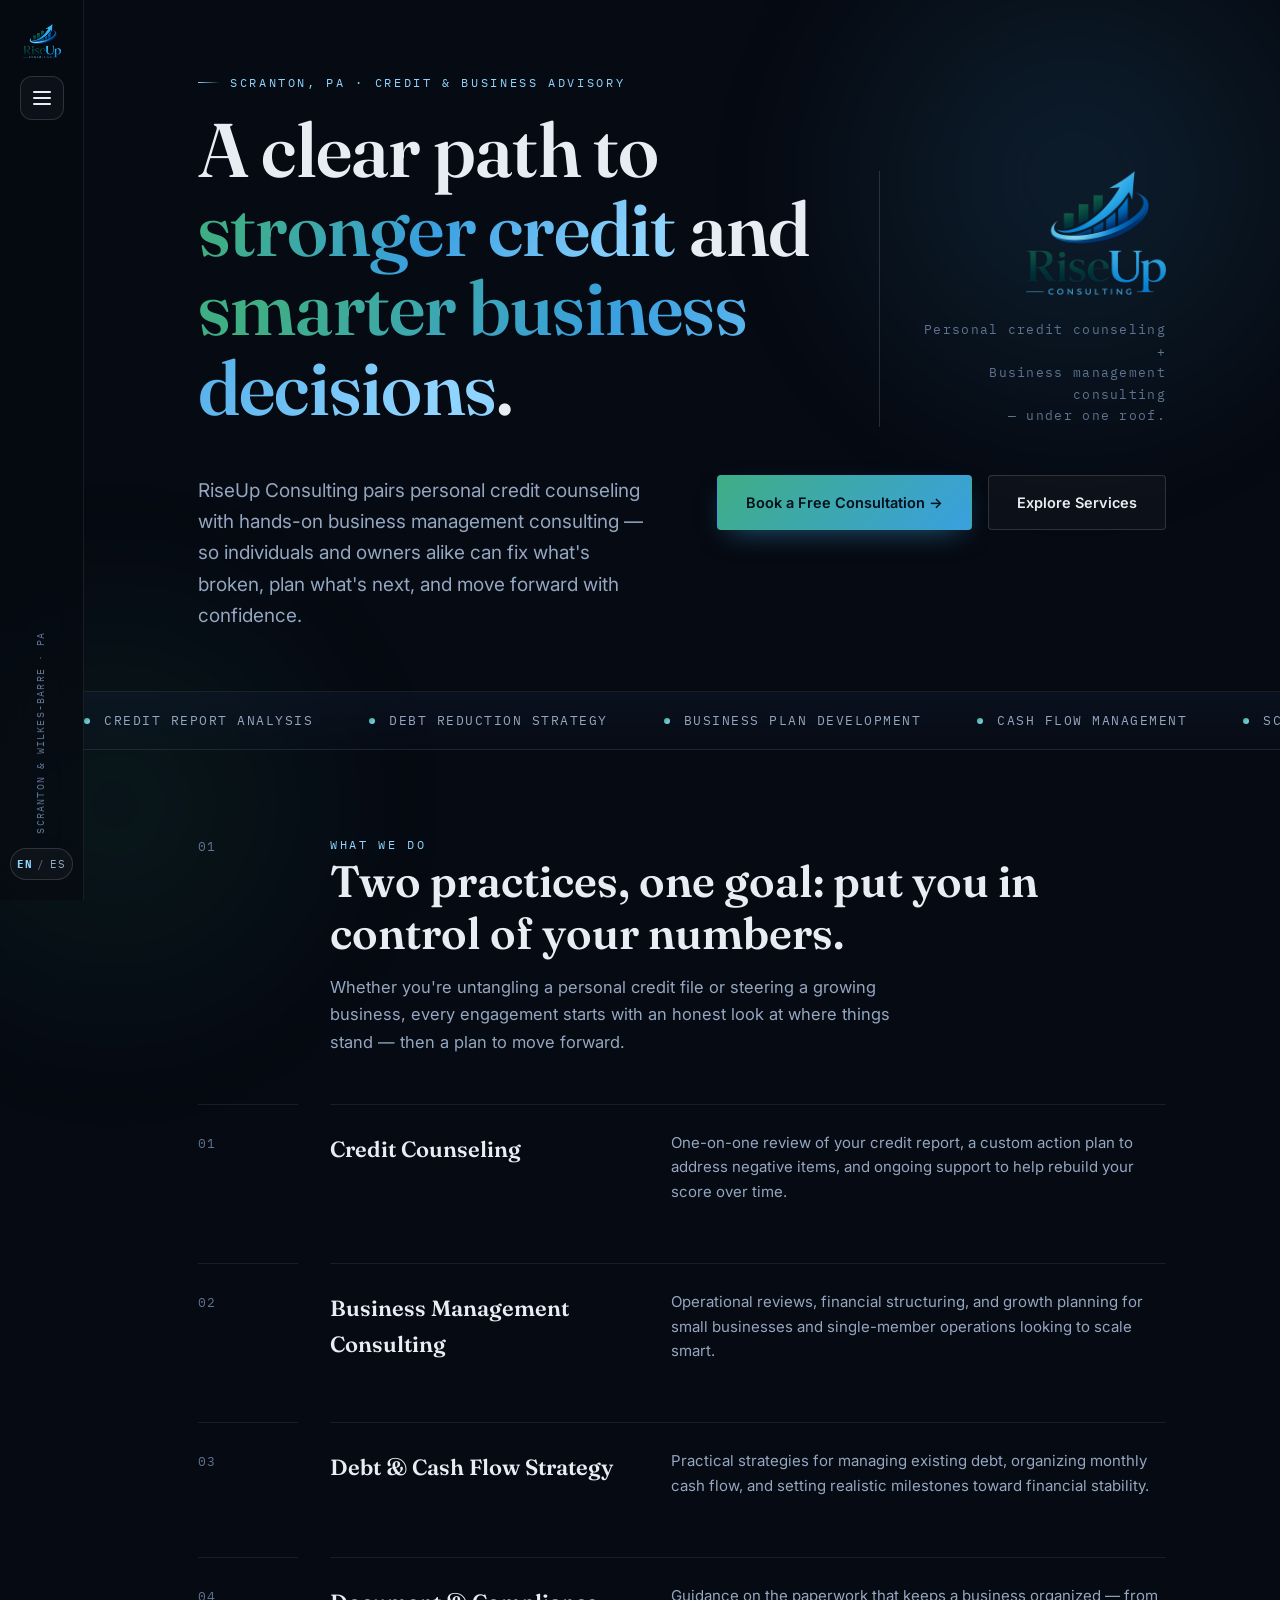
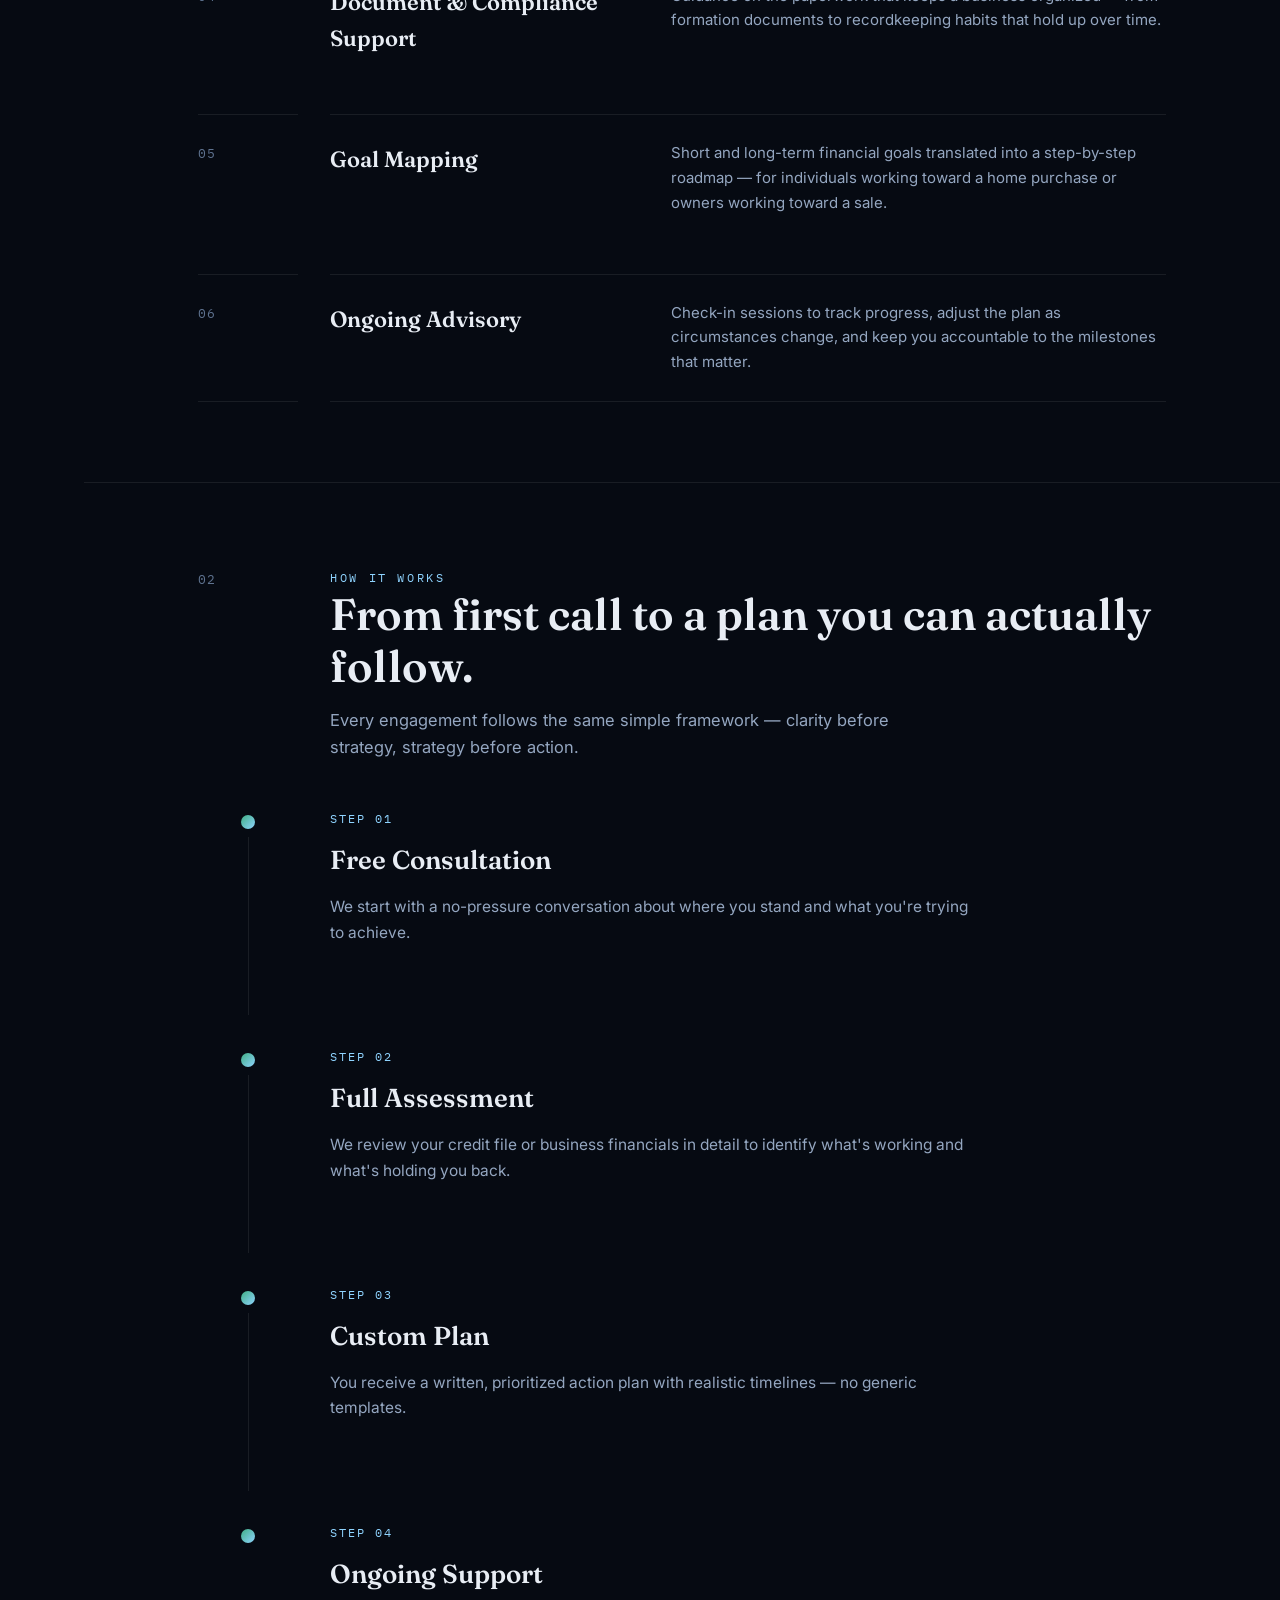
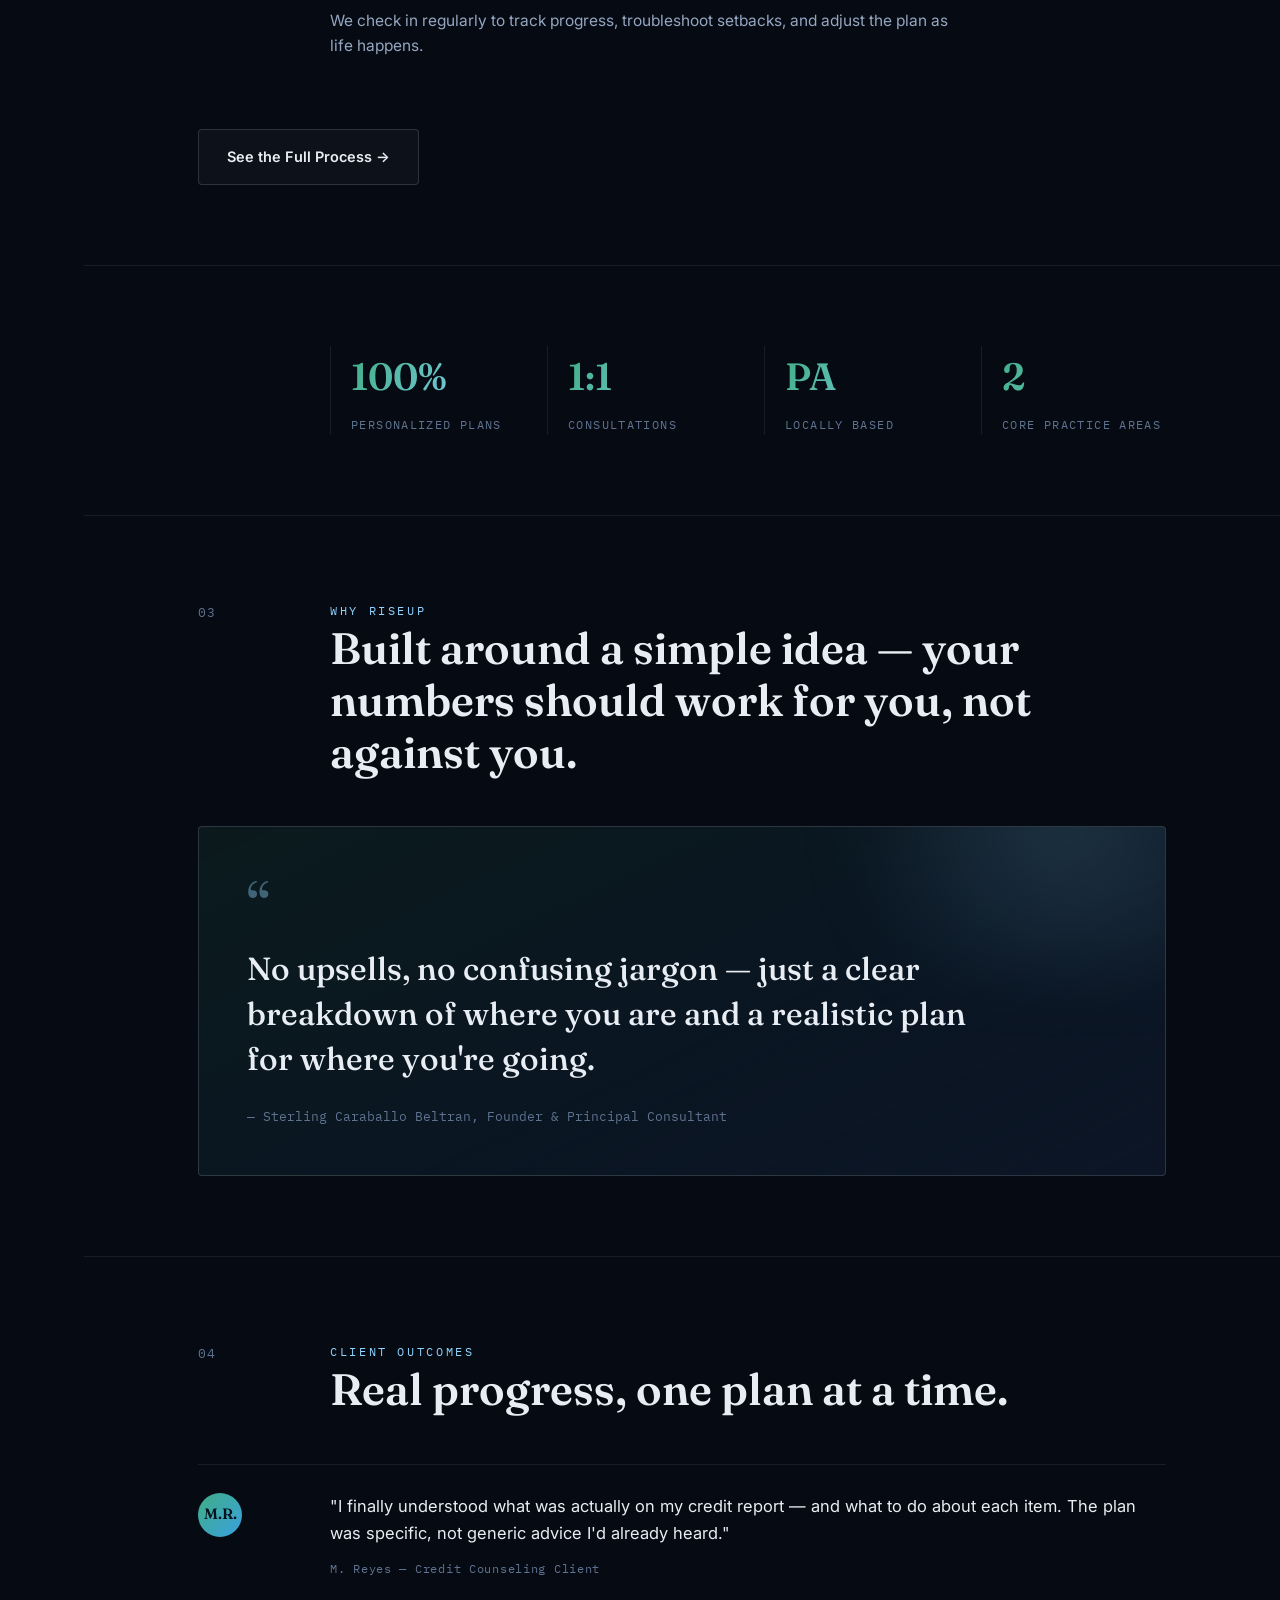
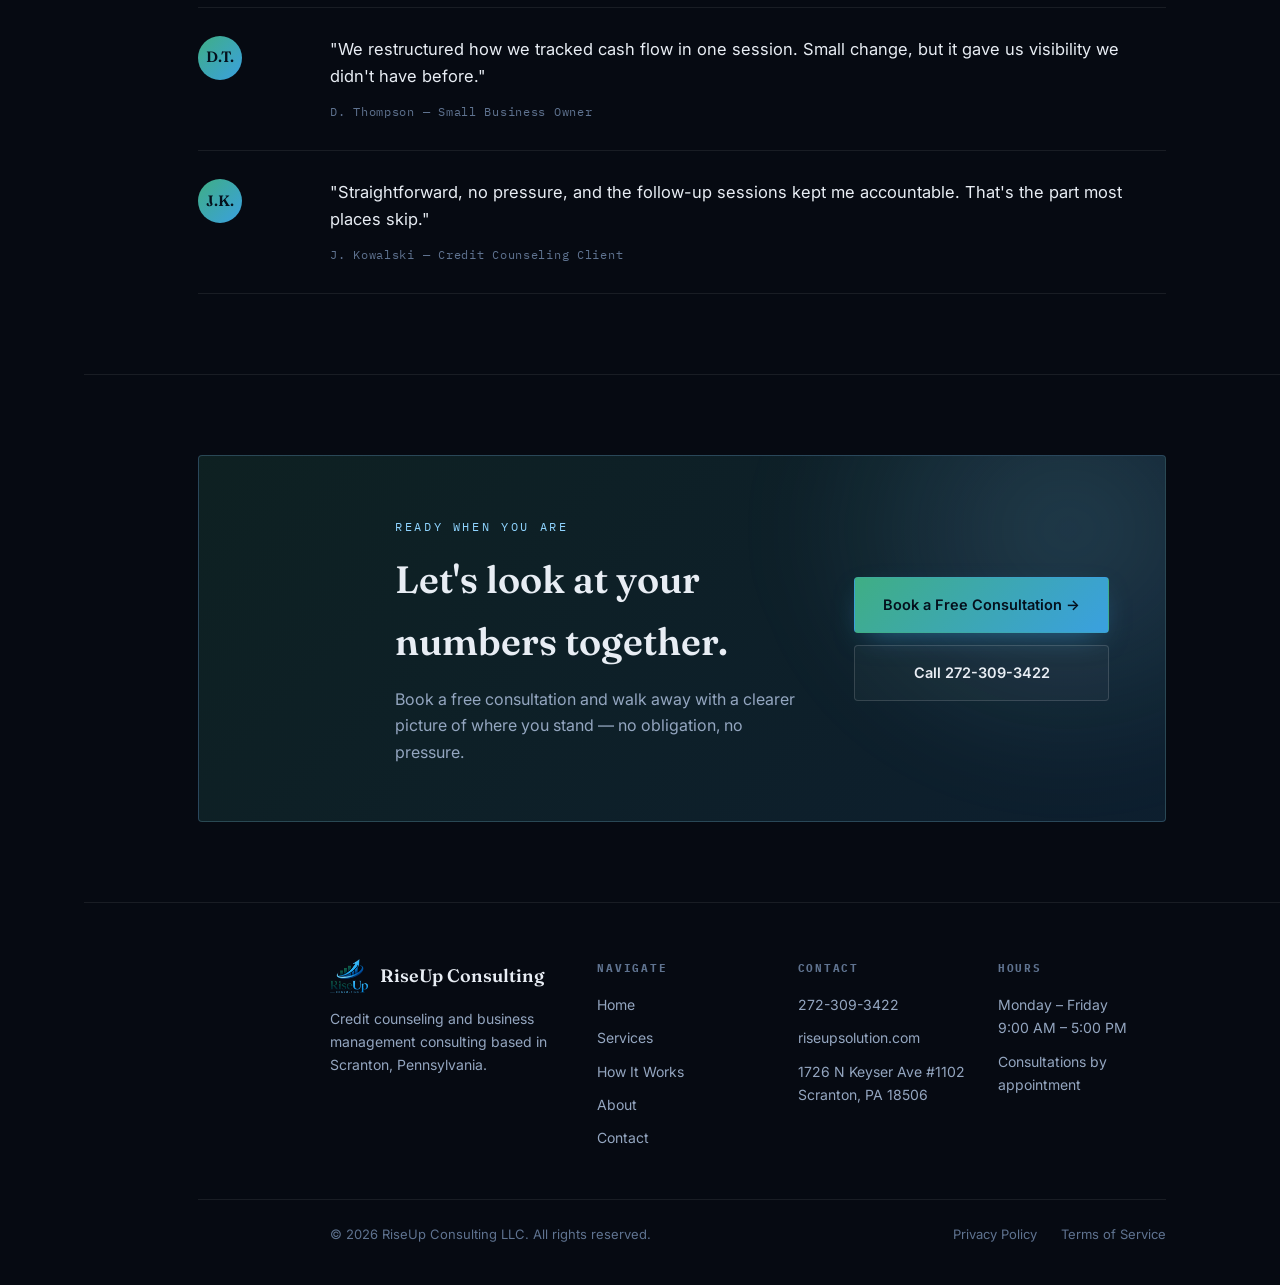
==== commit 0fe654ae: "Add files via upload" ====
--- a/index.html
+++ b/index.html
@@ -21,7 +21,7 @@
       </button>
     </div>
     <div class="rail-bottom">
-      <span class="rail-vertical-label">Scranton · PA</span>
+      <span class="rail-vertical-label">Scranton &amp; Wilkes-Barre · PA</span>
       <button class="rail-lang" data-lang-toggle data-current="en" aria-label="Toggle language">
         <span class="lang-en">EN</span><span class="lang-pipe">/</span><span class="lang-es">ES</span>
       </button>
--- a/assets/styles.css
+++ b/assets/styles.css
@@ -168,12 +168,13 @@
 
 .rail-vertical-label {
   font-family: var(--mono);
-  font-size: 11px;
-  letter-spacing: 0.2em;
+  font-size: 10px;
+  letter-spacing: 0.12em;
   text-transform: uppercase;
   color: var(--muted-2);
   writing-mode: vertical-rl;
   transform: rotate(180deg);
+  white-space: nowrap;
 }
 
 /* ============================================================
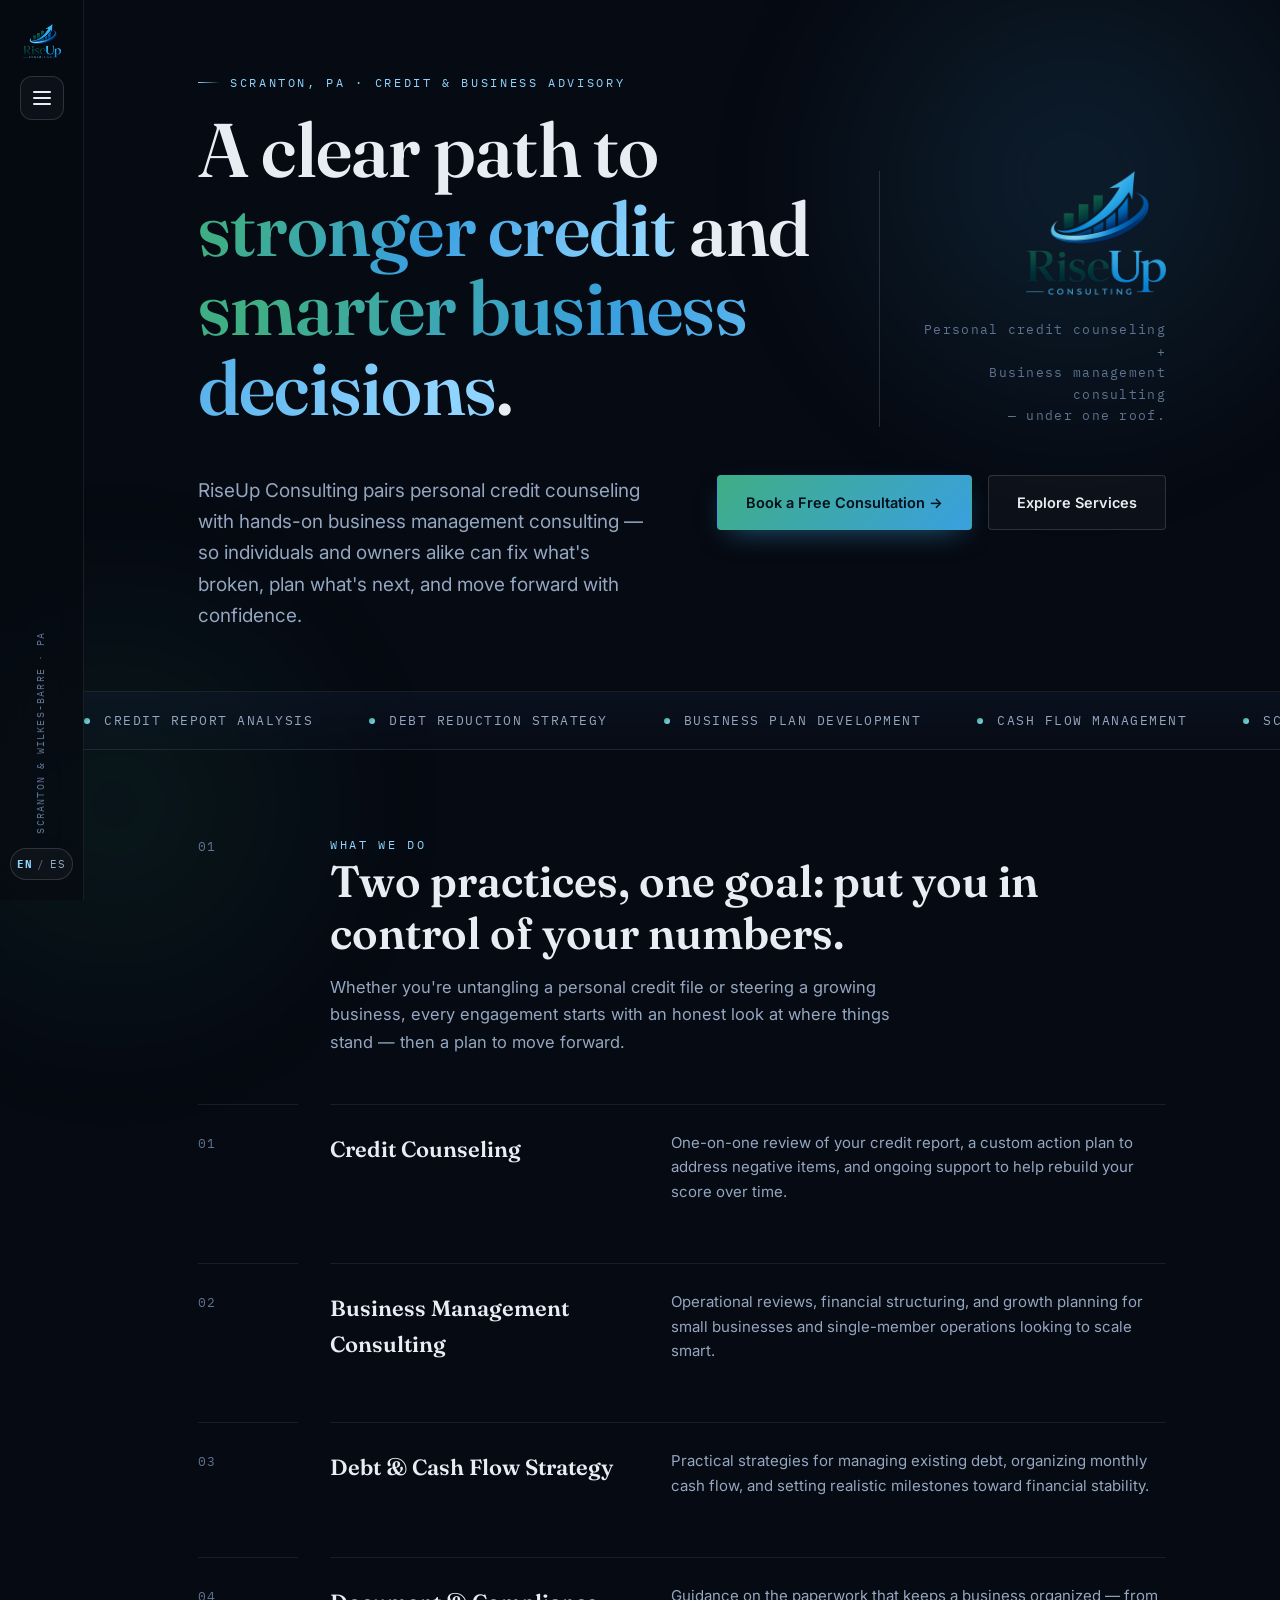
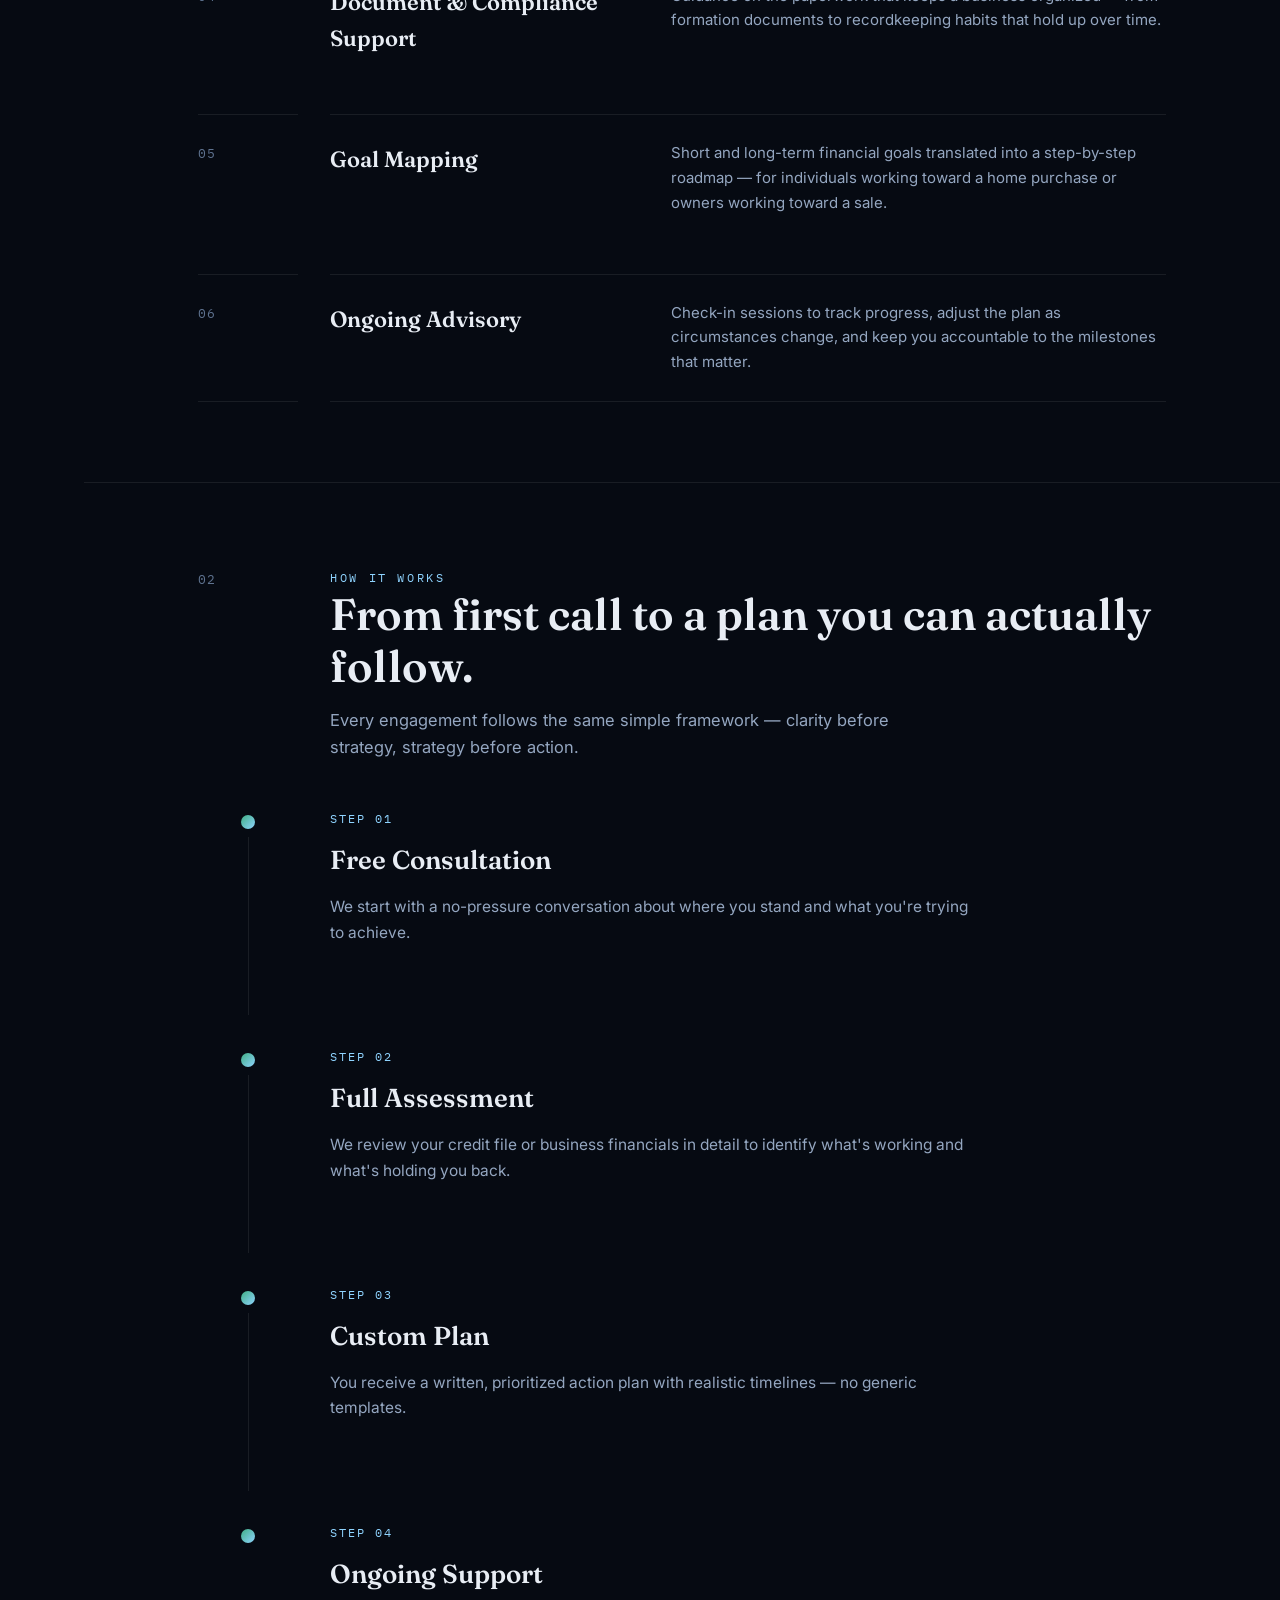
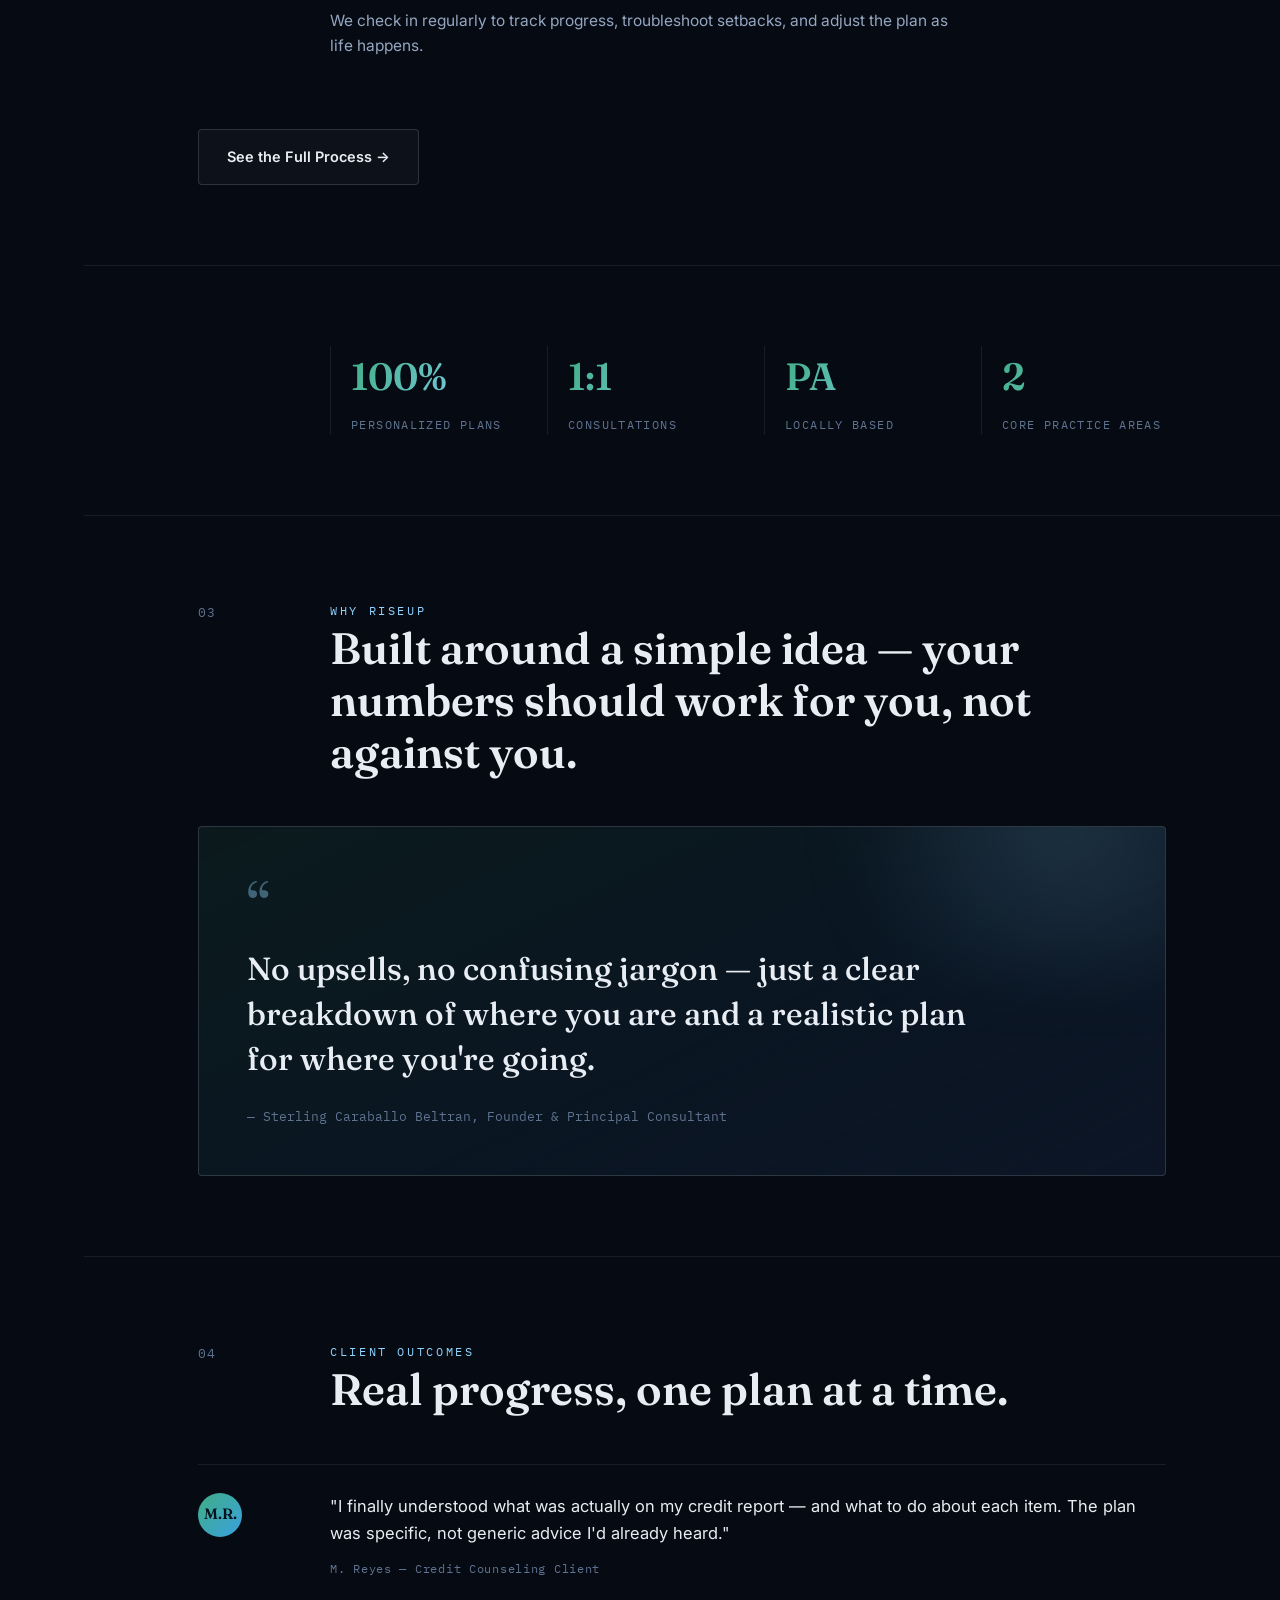
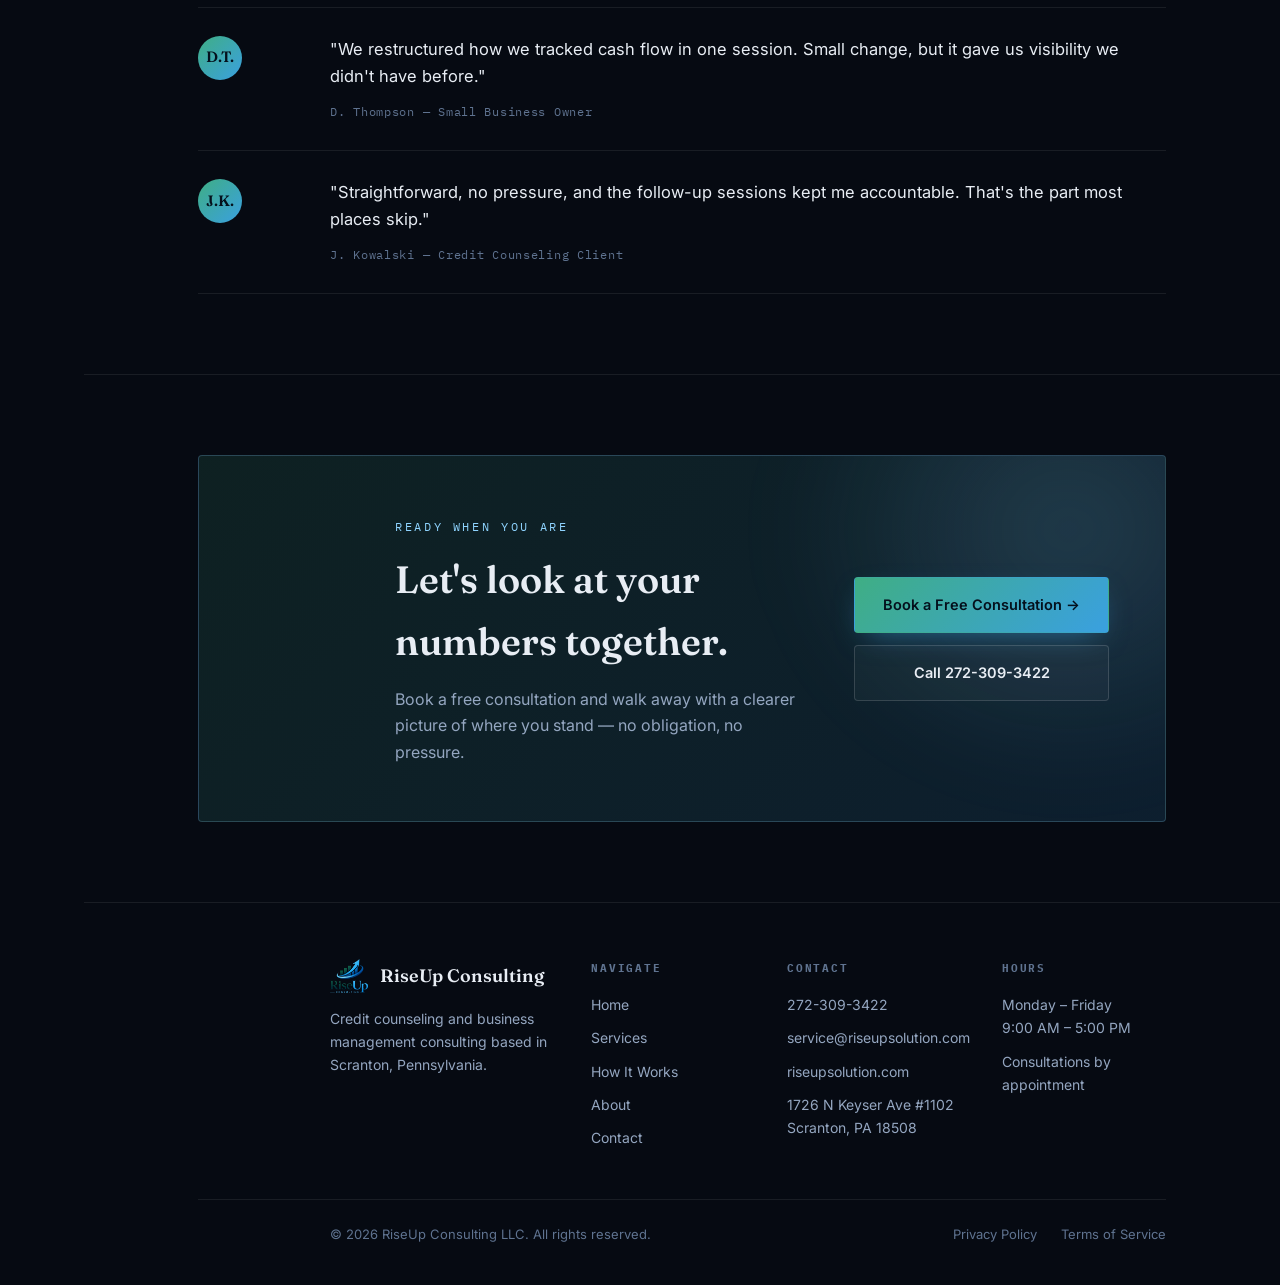
==== commit 63d94248: "Add files via upload" ====
--- a/index.html
+++ b/index.html
@@ -68,7 +68,7 @@
       <div class="drawer-meta">
         272-309-3422<br>
         1726 N Keyser Ave #1102<br>
-        Scranton, PA 18506
+        Scranton, PA 18508
       </div>
     </div>
   </aside>
@@ -366,8 +366,9 @@
           <div class="footer-col">
             <h4><span lang="en">Contact</span><span lang="es">Contacto</span></h4>
             <a href="tel:2723093422">272-309-3422</a>
+            <a href="mailto:service@riseupsolution.com">service@riseupsolution.com</a>
             <a href="https://riseupsolution.com">riseupsolution.com</a>
-            <p>1726 N Keyser Ave #1102<br>Scranton, PA 18506</p>
+            <p>1726 N Keyser Ave #1102<br>Scranton, PA 18508</p>
           </div>
           <div class="footer-col">
             <h4><span lang="en">Hours</span><span lang="es">Horario</span></h4>
